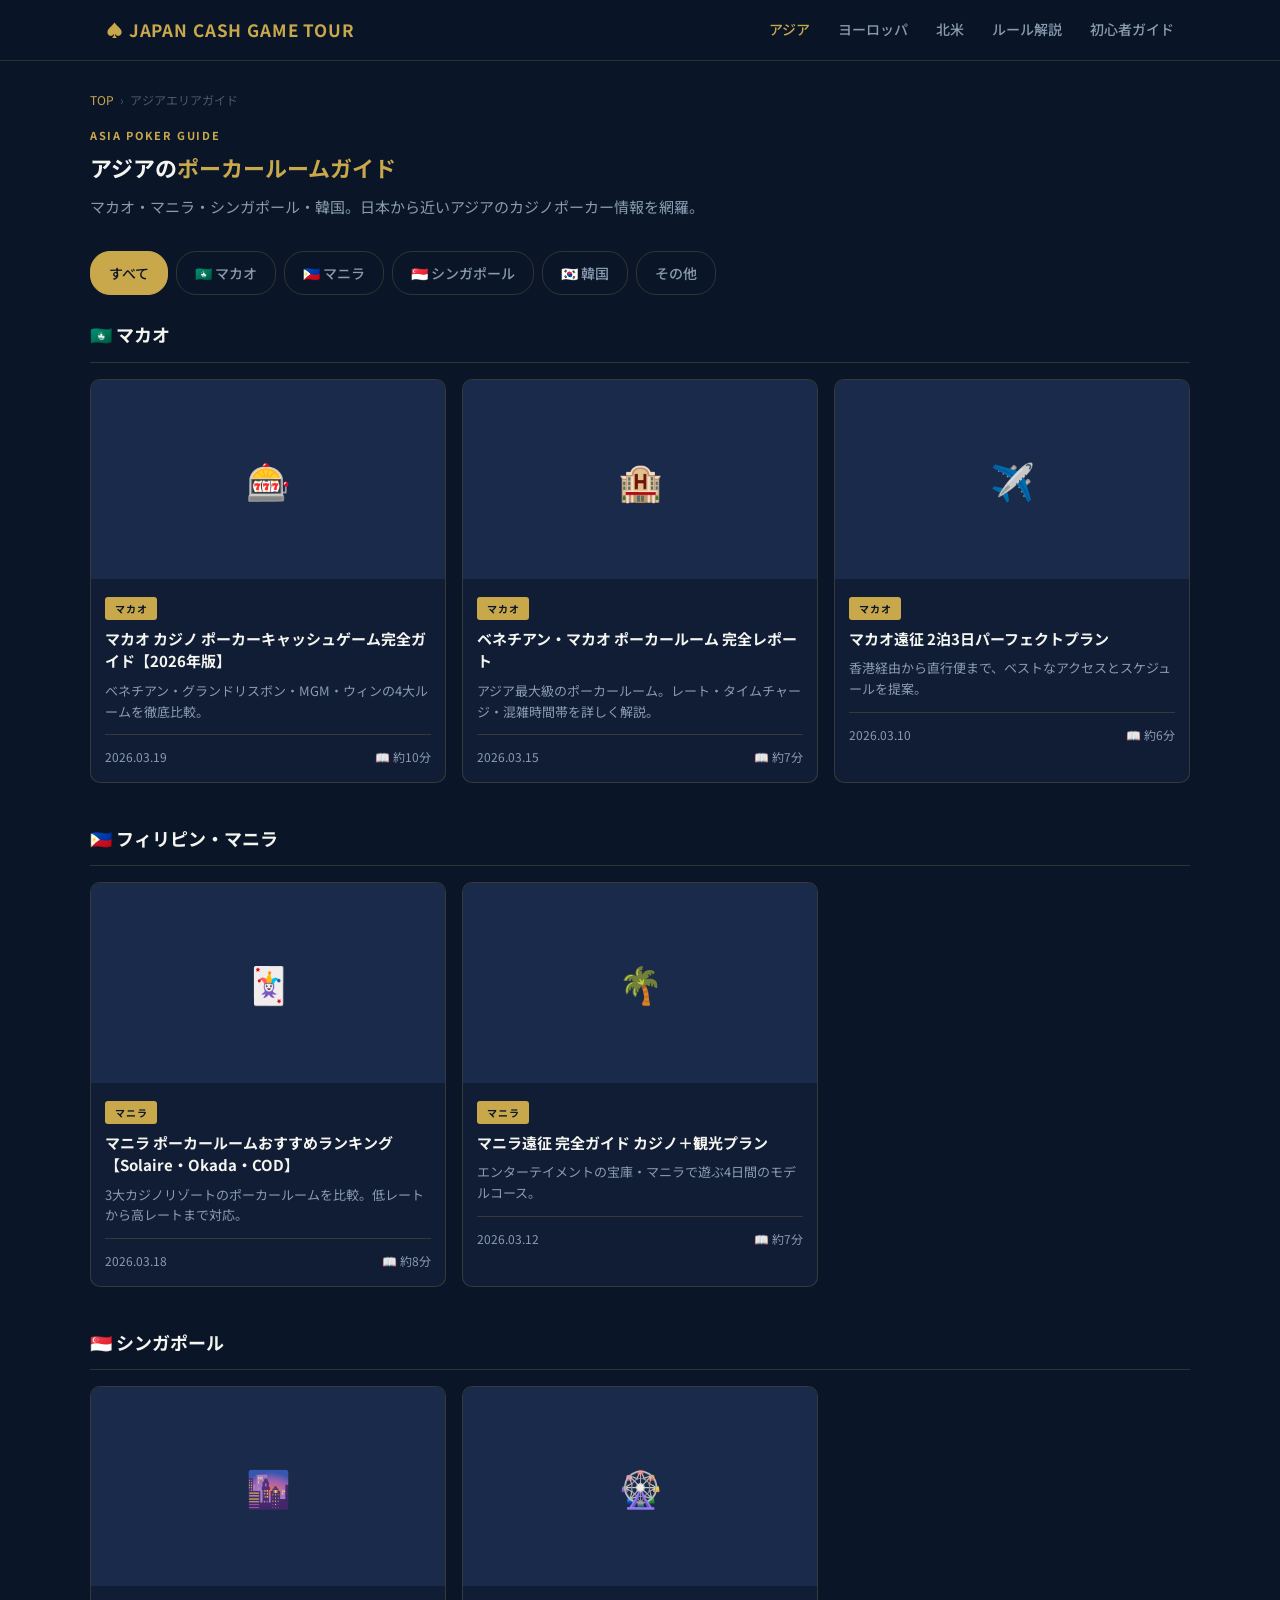
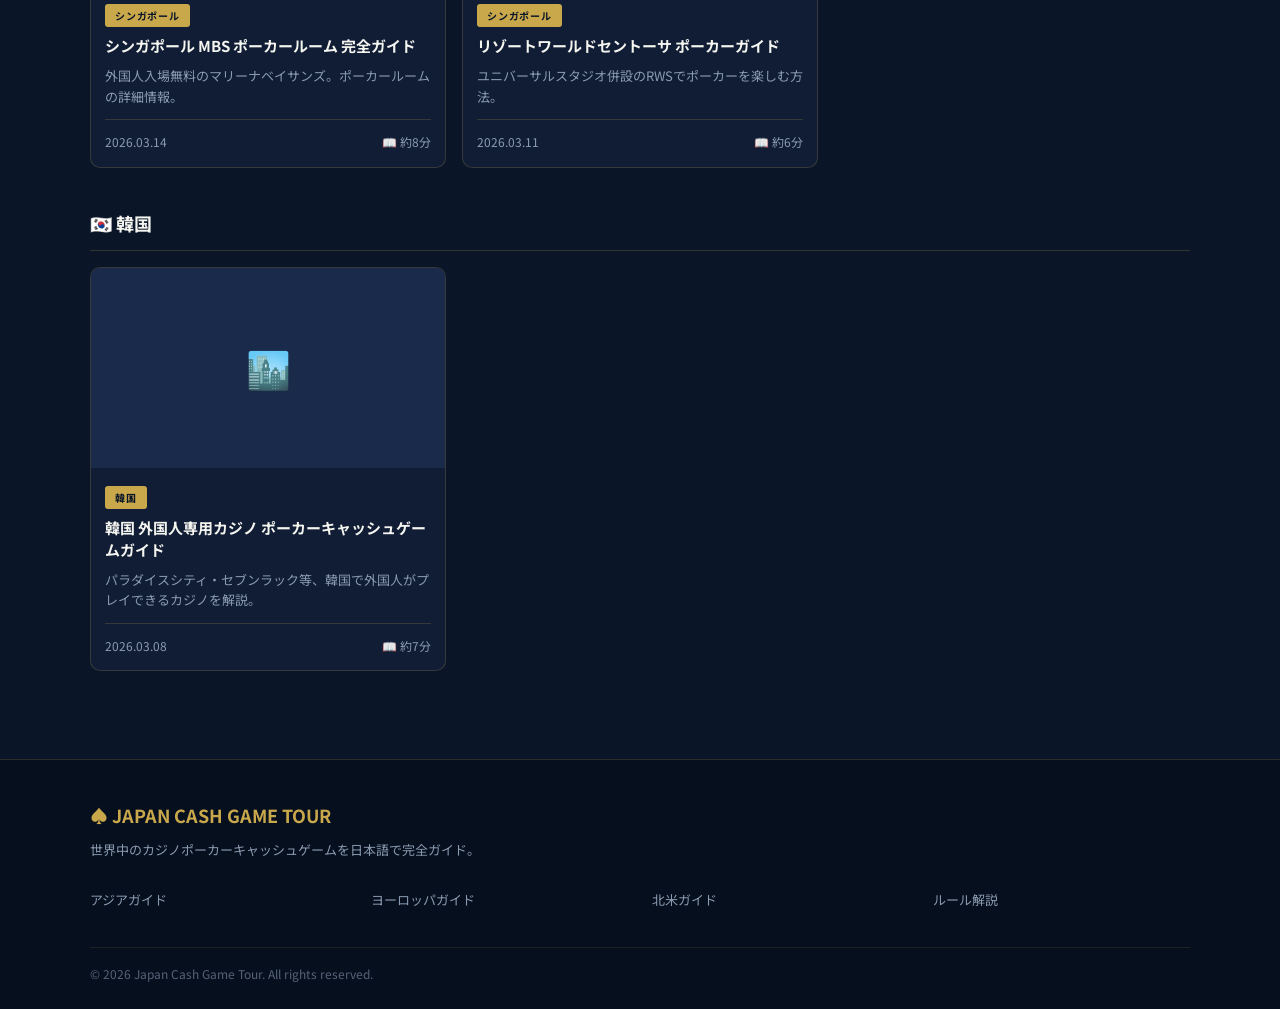
==== area/asia.html @ 1968c3e8 "Initial: Japan Cash Game Tour portal site" ====
<!DOCTYPE html>
<html lang="ja">
<head>
<meta charset="UTF-8">
<meta name="viewport" content="width=device-width, initial-scale=1.0">
<title>アジアのカジノ ポーカーガイド｜マカオ・マニラ・シンガポール・韓国【Japan Cash Game Tour】</title>
<meta name="description" content="マカオ・マニラ・シンガポール・韓国など、アジアのカジノポーカーキャッシュゲームを徹底ガイド。各国のポーカールーム・レート・アクセス方法を日本語で解説。">
<link rel="stylesheet" href="../css/style.css">
<style>
.filter-row { display:flex; gap:8px; flex-wrap:wrap; margin-bottom:24px; }
.filter-btn {
  padding:10px 18px; border-radius:20px; border:1px solid var(--border);
  background:transparent; color:var(--gray); font-size:14px; font-weight:500;
  cursor:pointer; font-family:var(--font); transition:0.2s; min-height:44px;
}
.filter-btn.active, .filter-btn:hover { background:var(--gold); color:var(--navy); border-color:var(--gold); }
.country-section { margin-bottom:40px; }
.country-title {
  font-size:18px; font-weight:700; color:var(--white);
  border-bottom:1px solid var(--border); padding-bottom:12px; margin-bottom:16px;
  display:flex; align-items:center; gap:10px;
}
</style>
</head>
<body>

<header>
  <div class="header-inner">
    <a href="../index.html" class="logo">♠ JAPAN CASH GAME TOUR</a>
    <button class="hamburger" aria-label="メニュー">
      <span></span><span></span><span></span>
    </button>
    <nav class="desktop-nav">
      <a href="asia.html" style="color:var(--gold)">アジア</a>
      <a href="#">ヨーロッパ</a>
      <a href="#">北米</a>
      <a href="#">ルール解説</a>
      <a href="../guide/beginners.html">初心者ガイド</a>
    </nav>
  </div>
</header>
<div class="mobile-nav">
  <a href="asia.html">🌏 アジアエリアガイド</a>
  <a href="#">🌍 ヨーロッパエリアガイド</a>
  <a href="#">🎴 ルール・マナー解説</a>
  <a href="../guide/beginners.html">✈️ 初めての方へ</a>
</div>

<section style="padding-top:90px; padding-bottom:32px;">
  <div class="section-inner">
    <div class="article-breadcrumb">
      <a href="../index.html">TOP</a>
      <span>›</span>
      <span>アジアエリアガイド</span>
    </div>
    <div class="section-label">ASIA POKER GUIDE</div>
    <h1 class="section-title">アジアの<span>ポーカールームガイド</span></h1>
    <p style="color:var(--gray); font-size:15px; margin-top:12px;">マカオ・マニラ・シンガポール・韓国。日本から近いアジアのカジノポーカー情報を網羅。</p>
  </div>
</section>

<section style="padding-top:0;">
  <div class="section-inner">

    <!-- Filter -->
    <div class="filter-row">
      <button class="filter-btn active">すべて</button>
      <button class="filter-btn">🇲🇴 マカオ</button>
      <button class="filter-btn">🇵🇭 マニラ</button>
      <button class="filter-btn">🇸🇬 シンガポール</button>
      <button class="filter-btn">🇰🇷 韓国</button>
      <button class="filter-btn">その他</button>
    </div>

    <!-- Macau -->
    <div class="country-section">
      <div class="country-title">🇲🇴 マカオ</div>
      <div class="article-grid">
        <a href="../article/macau-poker-guide.html" class="article-card">
          <div class="article-card-img-placeholder">🎰</div>
          <div class="article-card-body">
            <span class="article-tag">マカオ</span>
            <div class="article-card-title">マカオ カジノ ポーカーキャッシュゲーム完全ガイド【2026年版】</div>
            <div class="article-card-desc">ベネチアン・グランドリスボン・MGM・ウィンの4大ルームを徹底比較。</div>
            <div class="article-card-foot"><span>2026.03.19</span><span>📖 約10分</span></div>
          </div>
        </a>
        <a href="#" class="article-card">
          <div class="article-card-img-placeholder">🏨</div>
          <div class="article-card-body">
            <span class="article-tag">マカオ</span>
            <div class="article-card-title">ベネチアン・マカオ ポーカールーム 完全レポート</div>
            <div class="article-card-desc">アジア最大級のポーカールーム。レート・タイムチャージ・混雑時間帯を詳しく解説。</div>
            <div class="article-card-foot"><span>2026.03.15</span><span>📖 約7分</span></div>
          </div>
        </a>
        <a href="#" class="article-card">
          <div class="article-card-img-placeholder">✈️</div>
          <div class="article-card-body">
            <span class="article-tag">マカオ</span>
            <div class="article-card-title">マカオ遠征 2泊3日パーフェクトプラン</div>
            <div class="article-card-desc">香港経由から直行便まで、ベストなアクセスとスケジュールを提案。</div>
            <div class="article-card-foot"><span>2026.03.10</span><span>📖 約6分</span></div>
          </div>
        </a>
      </div>
    </div>

    <!-- Manila -->
    <div class="country-section">
      <div class="country-title">🇵🇭 フィリピン・マニラ</div>
      <div class="article-grid">
        <a href="#" class="article-card">
          <div class="article-card-img-placeholder">🃏</div>
          <div class="article-card-body">
            <span class="article-tag">マニラ</span>
            <div class="article-card-title">マニラ ポーカールームおすすめランキング【Solaire・Okada・COD】</div>
            <div class="article-card-desc">3大カジノリゾートのポーカールームを比較。低レートから高レートまで対応。</div>
            <div class="article-card-foot"><span>2026.03.18</span><span>📖 約8分</span></div>
          </div>
        </a>
        <a href="#" class="article-card">
          <div class="article-card-img-placeholder">🌴</div>
          <div class="article-card-body">
            <span class="article-tag">マニラ</span>
            <div class="article-card-title">マニラ遠征 完全ガイド カジノ＋観光プラン</div>
            <div class="article-card-desc">エンターテイメントの宝庫・マニラで遊ぶ4日間のモデルコース。</div>
            <div class="article-card-foot"><span>2026.03.12</span><span>📖 約7分</span></div>
          </div>
        </a>
      </div>
    </div>

    <!-- Singapore -->
    <div class="country-section">
      <div class="country-title">🇸🇬 シンガポール</div>
      <div class="article-grid">
        <a href="#" class="article-card">
          <div class="article-card-img-placeholder">🌆</div>
          <div class="article-card-body">
            <span class="article-tag">シンガポール</span>
            <div class="article-card-title">シンガポール MBS ポーカールーム 完全ガイド</div>
            <div class="article-card-desc">外国人入場無料のマリーナベイサンズ。ポーカールームの詳細情報。</div>
            <div class="article-card-foot"><span>2026.03.14</span><span>📖 約8分</span></div>
          </div>
        </a>
        <a href="#" class="article-card">
          <div class="article-card-img-placeholder">🎡</div>
          <div class="article-card-body">
            <span class="article-tag">シンガポール</span>
            <div class="article-card-title">リゾートワールドセントーサ ポーカーガイド</div>
            <div class="article-card-desc">ユニバーサルスタジオ併設のRWSでポーカーを楽しむ方法。</div>
            <div class="article-card-foot"><span>2026.03.11</span><span>📖 約6分</span></div>
          </div>
        </a>
      </div>
    </div>

    <!-- Korea -->
    <div class="country-section">
      <div class="country-title">🇰🇷 韓国</div>
      <div class="article-grid">
        <a href="#" class="article-card">
          <div class="article-card-img-placeholder">🏙️</div>
          <div class="article-card-body">
            <span class="article-tag">韓国</span>
            <div class="article-card-title">韓国 外国人専用カジノ ポーカーキャッシュゲームガイド</div>
            <div class="article-card-desc">パラダイスシティ・セブンラック等、韓国で外国人がプレイできるカジノを解説。</div>
            <div class="article-card-foot"><span>2026.03.08</span><span>📖 約7分</span></div>
          </div>
        </a>
      </div>
    </div>

  </div>
</section>

<footer>
  <div class="footer-inner">
    <div class="footer-logo">♠ JAPAN CASH GAME TOUR</div>
    <div class="footer-desc">世界中のカジノポーカーキャッシュゲームを日本語で完全ガイド。</div>
    <nav class="footer-nav">
      <a href="asia.html">アジアガイド</a>
      <a href="#">ヨーロッパガイド</a>
      <a href="#">北米ガイド</a>
      <a href="#">ルール解説</a>
    </nav>
    <div class="footer-copy">© 2026 Japan Cash Game Tour. All rights reserved.</div>
  </div>
</footer>

<script src="../js/main.js"></script>
</body>
</html>
---- css/style.css ----
/* ===========================
   Japan Cash Game Tour
   Mobile-First CSS
   =========================== */

@import url('https://fonts.googleapis.com/css2?family=Noto+Sans+JP:wght@300;400;500;700&display=swap');

:root {
  --navy: #0a1628;
  --navy-light: #111d35;
  --navy-mid: #1a2a4a;
  --gold: #c9a84c;
  --gold-light: #e2c97e;
  --white: #f5f5f0;
  --gray: #8a9bb0;
  --danger: #e05555;
  --card-bg: #111d35;
  --border: rgba(201,168,76,0.2);
  --font: 'Noto Sans JP', sans-serif;
  --radius: 10px;
  --shadow: 0 4px 24px rgba(0,0,0,0.4);
}

*, *::before, *::after { box-sizing: border-box; margin: 0; padding: 0; }

html { scroll-behavior: smooth; }

body {
  font-family: var(--font);
  background: var(--navy);
  color: var(--white);
  font-size: 16px;
  line-height: 1.7;
  -webkit-tap-highlight-color: transparent;
}

a { color: var(--gold); text-decoration: none; }
a:hover { color: var(--gold-light); }
img { max-width: 100%; display: block; }

/* ===========================
   HEADER
   =========================== */
header {
  position: fixed;
  top: 0; left: 0; right: 0;
  z-index: 100;
  background: rgba(10,22,40,0.97);
  backdrop-filter: blur(8px);
  border-bottom: 1px solid var(--border);
  transition: box-shadow 0.3s;
}
header.scrolled { box-shadow: 0 2px 20px rgba(0,0,0,0.6); }

.header-inner {
  max-width: 1100px;
  margin: 0 auto;
  padding: 0 16px;
  height: 60px;
  display: flex;
  align-items: center;
  justify-content: space-between;
}

.logo {
  font-size: 17px;
  font-weight: 700;
  color: var(--gold);
  letter-spacing: 0.05em;
  display: flex;
  align-items: center;
  gap: 6px;
}
.logo span { color: var(--white); font-size: 13px; font-weight: 300; display: block; line-height: 1; }

.hamburger {
  background: none;
  border: none;
  cursor: pointer;
  padding: 8px;
  display: flex;
  flex-direction: column;
  gap: 5px;
}
.hamburger span {
  display: block;
  width: 24px;
  height: 2px;
  background: var(--white);
  transition: 0.3s;
}
.hamburger.open span:nth-child(1) { transform: rotate(45deg) translate(5px,5px); }
.hamburger.open span:nth-child(2) { opacity: 0; }
.hamburger.open span:nth-child(3) { transform: rotate(-45deg) translate(5px,-5px); }

.mobile-nav {
  display: none;
  position: fixed;
  top: 60px; left: 0; right: 0; bottom: 0;
  background: rgba(10,22,40,0.98);
  z-index: 99;
  padding: 24px 16px;
  overflow-y: auto;
}
.mobile-nav.open { display: block; }
.mobile-nav a {
  display: block;
  color: var(--white);
  font-size: 18px;
  font-weight: 500;
  padding: 16px 0;
  border-bottom: 1px solid var(--border);
}
.mobile-nav a:hover { color: var(--gold); }

.desktop-nav { display: none; }

@media (min-width: 768px) {
  .hamburger { display: none; }
  .mobile-nav { display: none !important; }
  .desktop-nav {
    display: flex;
    gap: 28px;
    align-items: center;
  }
  .desktop-nav a {
    color: var(--gray);
    font-size: 14px;
    font-weight: 500;
    transition: color 0.2s;
  }
  .desktop-nav a:hover { color: var(--gold); }
  .desktop-nav .nav-cta {
    background: var(--gold);
    color: var(--navy);
    padding: 8px 18px;
    border-radius: 20px;
    font-weight: 700;
    font-size: 13px;
  }
  .desktop-nav .nav-cta:hover { background: var(--gold-light); color: var(--navy); }
}

/* ===========================
   HERO
   =========================== */
.hero {
  padding: 100px 16px 60px;
  text-align: center;
  background: radial-gradient(ellipse at 50% 0%, #1a2a4a 0%, var(--navy) 70%);
  border-bottom: 1px solid var(--border);
}

.hero-badge {
  display: inline-block;
  background: rgba(201,168,76,0.15);
  border: 1px solid var(--border);
  color: var(--gold);
  font-size: 12px;
  font-weight: 700;
  letter-spacing: 0.1em;
  padding: 6px 16px;
  border-radius: 20px;
  margin-bottom: 20px;
}

.hero h1 {
  font-size: 26px;
  font-weight: 700;
  line-height: 1.4;
  margin-bottom: 16px;
  letter-spacing: 0.02em;
}
.hero h1 em {
  color: var(--gold);
  font-style: normal;
}

.hero p {
  font-size: 15px;
  color: var(--gray);
  margin-bottom: 32px;
  max-width: 500px;
  margin-left: auto;
  margin-right: auto;
}

.hero-btns {
  display: flex;
  flex-direction: column;
  gap: 12px;
  align-items: center;
}

.btn {
  display: inline-block;
  padding: 14px 32px;
  border-radius: 6px;
  font-size: 16px;
  font-weight: 700;
  cursor: pointer;
  min-height: 50px;
  min-width: 200px;
  text-align: center;
  transition: transform 0.2s, box-shadow 0.2s;
}
.btn:hover { transform: translateY(-2px); }
.btn-primary {
  background: var(--gold);
  color: var(--navy);
}
.btn-primary:hover { background: var(--gold-light); color: var(--navy); }
.btn-secondary {
  background: transparent;
  color: var(--white);
  border: 1px solid rgba(255,255,255,0.3);
}
.btn-secondary:hover { border-color: var(--gold); color: var(--gold); }

@media (min-width: 480px) {
  .hero h1 { font-size: 32px; }
  .hero-btns { flex-direction: row; justify-content: center; }
}
@media (min-width: 768px) {
  .hero { padding: 130px 24px 80px; }
  .hero h1 { font-size: 40px; }
}

/* ===========================
   STEPS (初心者向け)
   =========================== */
.steps-section {
  background: var(--gold);
  padding: 24px 16px;
}
.steps-inner {
  max-width: 1100px;
  margin: 0 auto;
}
.steps-label {
  font-size: 11px;
  font-weight: 700;
  letter-spacing: 0.1em;
  color: var(--navy);
  opacity: 0.7;
  margin-bottom: 10px;
}
.steps-row {
  display: flex;
  flex-direction: column;
  gap: 12px;
}
.step-item {
  display: flex;
  align-items: center;
  gap: 12px;
  color: var(--navy);
}
.step-num {
  width: 32px; height: 32px;
  border-radius: 50%;
  background: var(--navy);
  color: var(--gold);
  font-weight: 700;
  font-size: 14px;
  display: flex; align-items: center; justify-content: center;
  flex-shrink: 0;
}
.step-text { font-size: 14px; font-weight: 700; color: var(--navy); }
.step-arrow { color: var(--navy); opacity: 0.5; font-size: 18px; }

@media (min-width: 600px) {
  .steps-row { flex-direction: row; align-items: center; }
}

/* ===========================
   SECTION COMMON
   =========================== */
section { padding: 48px 16px; }
section + section { padding-top: 0; }

.section-header {
  margin-bottom: 24px;
}
.section-label {
  font-size: 11px;
  font-weight: 700;
  letter-spacing: 0.15em;
  color: var(--gold);
  margin-bottom: 8px;
}
.section-title {
  font-size: 22px;
  font-weight: 700;
  color: var(--white);
  line-height: 1.3;
}
.section-title span { color: var(--gold); }

.section-inner { max-width: 1100px; margin: 0 auto; }

/* ===========================
   AREA CARDS
   =========================== */
.area-grid {
  display: grid;
  grid-template-columns: 1fr;
  gap: 16px;
}
.area-card {
  border-radius: var(--radius);
  overflow: hidden;
  background: var(--card-bg);
  border: 1px solid var(--border);
  transition: transform 0.2s, box-shadow 0.2s;
  text-decoration: none;
  display: block;
}
.area-card:hover { transform: translateY(-4px); box-shadow: var(--shadow); }

.area-card-img {
  width: 100%;
  aspect-ratio: 16/9;
  object-fit: cover;
  background: var(--navy-mid);
  display: flex;
  align-items: center;
  justify-content: center;
  font-size: 40px;
}
.area-card-img-placeholder {
  width: 100%;
  aspect-ratio: 16/9;
  background: var(--navy-mid);
  display: flex;
  align-items: center;
  justify-content: center;
  font-size: 48px;
}
.area-card-body { padding: 16px; }
.area-card-region {
  font-size: 11px;
  font-weight: 700;
  letter-spacing: 0.1em;
  color: var(--gold);
  margin-bottom: 6px;
}
.area-card-title {
  font-size: 18px;
  font-weight: 700;
  color: var(--white);
  margin-bottom: 8px;
}
.area-card-desc { font-size: 13px; color: var(--gray); margin-bottom: 12px; line-height: 1.6; }
.area-card-meta {
  display: flex;
  gap: 12px;
  font-size: 12px;
  color: var(--gold);
  font-weight: 500;
}

@media (min-width: 600px) {
  .area-grid { grid-template-columns: 1fr 1fr; }
}
@media (min-width: 900px) {
  .area-grid { grid-template-columns: repeat(3, 1fr); }
}

/* ===========================
   ARTICLE CARDS
   =========================== */
.article-grid {
  display: grid;
  grid-template-columns: 1fr;
  gap: 16px;
}
.article-card {
  background: var(--card-bg);
  border: 1px solid var(--border);
  border-radius: var(--radius);
  overflow: hidden;
  transition: transform 0.2s, box-shadow 0.2s;
  display: block;
  color: var(--white);
}
.article-card:hover { transform: translateY(-4px); box-shadow: var(--shadow); color: var(--white); }
.article-card-img-placeholder {
  width: 100%;
  aspect-ratio: 16/9;
  background: var(--navy-mid);
  display: flex;
  align-items: center;
  justify-content: center;
  font-size: 36px;
}
.article-card-body { padding: 14px; }
.article-tag {
  display: inline-block;
  font-size: 10px;
  font-weight: 700;
  letter-spacing: 0.08em;
  color: var(--navy);
  background: var(--gold);
  padding: 3px 10px;
  border-radius: 3px;
  margin-bottom: 8px;
}
.article-card-title {
  font-size: 15px;
  font-weight: 700;
  line-height: 1.5;
  margin-bottom: 8px;
}
.article-card-desc { font-size: 13px; color: var(--gray); line-height: 1.6; }
.article-card-foot {
  margin-top: 12px;
  padding-top: 12px;
  border-top: 1px solid var(--border);
  font-size: 12px;
  color: var(--gray);
  display: flex;
  justify-content: space-between;
}

@media (min-width: 600px) {
  .article-grid { grid-template-columns: 1fr 1fr; }
}
@media (min-width: 900px) {
  .article-grid { grid-template-columns: repeat(3, 1fr); }
}

/* ===========================
   BEGINNER GUIDE SECTION
   =========================== */
.beginner-section {
  background: var(--navy-light);
  border-top: 1px solid var(--border);
  border-bottom: 1px solid var(--border);
}
.beginner-grid {
  display: grid;
  grid-template-columns: 1fr 1fr;
  gap: 12px;
}
.beginner-link {
  background: var(--navy-mid);
  border: 1px solid var(--border);
  border-radius: var(--radius);
  padding: 16px;
  display: flex;
  align-items: center;
  gap: 12px;
  color: var(--white);
  font-size: 14px;
  font-weight: 500;
  transition: border-color 0.2s, background 0.2s;
  min-height: 64px;
}
.beginner-link:hover { border-color: var(--gold); background: rgba(201,168,76,0.08); color: var(--gold); }
.beginner-icon { font-size: 24px; flex-shrink: 0; }

@media (min-width: 600px) {
  .beginner-grid { grid-template-columns: repeat(3, 1fr); }
}

/* ===========================
   FOOTER
   =========================== */
footer {
  background: #060f1e;
  border-top: 1px solid var(--border);
  padding: 40px 16px 24px;
}
.footer-inner {
  max-width: 1100px;
  margin: 0 auto;
}
.footer-logo {
  font-size: 18px;
  font-weight: 700;
  color: var(--gold);
  margin-bottom: 8px;
}
.footer-desc {
  font-size: 13px;
  color: var(--gray);
  margin-bottom: 24px;
  max-width: 400px;
}
.footer-nav {
  display: grid;
  grid-template-columns: 1fr 1fr;
  gap: 8px 24px;
  margin-bottom: 32px;
}
.footer-nav a {
  font-size: 13px;
  color: var(--gray);
  padding: 4px 0;
}
.footer-nav a:hover { color: var(--gold); }
.footer-copy {
  font-size: 12px;
  color: var(--gray);
  opacity: 0.6;
  border-top: 1px solid var(--border);
  padding-top: 16px;
}

@media (min-width: 600px) {
  .footer-nav { grid-template-columns: repeat(4, 1fr); }
}

/* ===========================
   ARTICLE PAGE
   =========================== */
.article-page { padding-top: 80px; }

.article-header {
  padding: 40px 16px 32px;
  max-width: 800px;
  margin: 0 auto;
}
.article-breadcrumb {
  font-size: 12px;
  color: var(--gray);
  margin-bottom: 16px;
  display: flex;
  gap: 6px;
  flex-wrap: wrap;
}
.article-breadcrumb a { color: var(--gold); }
.article-breadcrumb span { opacity: 0.5; }

.article-main-title {
  font-size: 22px;
  font-weight: 700;
  line-height: 1.5;
  margin-bottom: 16px;
}
.article-meta-row {
  display: flex;
  gap: 16px;
  font-size: 13px;
  color: var(--gray);
  flex-wrap: wrap;
  margin-bottom: 24px;
}
.article-hero-img-placeholder {
  width: 100%;
  aspect-ratio: 16/9;
  background: var(--navy-mid);
  display: flex;
  align-items: center;
  justify-content: center;
  font-size: 64px;
  border-radius: var(--radius);
}

.article-body {
  max-width: 800px;
  margin: 0 auto;
  padding: 0 16px 60px;
}

/* TOC */
.toc {
  background: var(--navy-light);
  border: 1px solid var(--border);
  border-radius: var(--radius);
  margin-bottom: 32px;
  overflow: hidden;
}
.toc-header {
  padding: 16px;
  cursor: pointer;
  display: flex;
  justify-content: space-between;
  align-items: center;
  font-weight: 700;
  font-size: 15px;
  user-select: none;
}
.toc-arrow { transition: transform 0.3s; font-size: 12px; }
.toc-arrow.open { transform: rotate(180deg); }
.toc-list {
  display: none;
  padding: 0 16px 16px;
  list-style: none;
}
.toc-list.open { display: block; }
.toc-list li { margin-bottom: 8px; }
.toc-list a { font-size: 14px; color: var(--gray); }
.toc-list a:hover { color: var(--gold); }
.toc-list li.sub { padding-left: 16px; }

/* Article content */
.article-content h2 {
  font-size: 20px;
  font-weight: 700;
  color: var(--white);
  border-left: 3px solid var(--gold);
  padding-left: 14px;
  margin: 40px 0 16px;
  line-height: 1.4;
}
.article-content h3 {
  font-size: 17px;
  font-weight: 700;
  color: var(--gold-light);
  margin: 28px 0 12px;
}
.article-content p { margin-bottom: 16px; font-size: 15px; line-height: 1.8; color: rgba(245,245,240,0.9); }
.article-content ul, .article-content ol {
  padding-left: 20px;
  margin-bottom: 16px;
}
.article-content li { font-size: 15px; line-height: 1.8; margin-bottom: 6px; }

/* Table */
.table-scroll { overflow-x: auto; margin-bottom: 24px; border-radius: var(--radius); }
.room-table {
  width: 100%;
  min-width: 560px;
  border-collapse: collapse;
  font-size: 14px;
}
.room-table th {
  background: var(--navy-mid);
  color: var(--gold);
  font-weight: 700;
  padding: 12px 14px;
  text-align: left;
  white-space: nowrap;
  border-bottom: 1px solid var(--border);
}
.room-table td {
  padding: 12px 14px;
  border-bottom: 1px solid rgba(255,255,255,0.06);
  color: rgba(245,245,240,0.85);
  vertical-align: top;
}
.room-table tr:nth-child(odd) td { background: var(--navy-light); }

/* Tips box */
.tips-box {
  background: rgba(201,168,76,0.08);
  border: 1px solid rgba(201,168,76,0.3);
  border-radius: var(--radius);
  padding: 16px 20px;
  margin: 24px 0;
}
.tips-box-title {
  font-size: 14px;
  font-weight: 700;
  color: var(--gold);
  margin-bottom: 10px;
}
.tips-box ul { padding-left: 18px; }
.tips-box li { font-size: 14px; margin-bottom: 6px; }

/* Room image grid */
.room-img-grid {
  display: grid;
  grid-template-columns: 1fr 1fr;
  gap: 10px;
  margin: 16px 0 24px;
}
.room-img-placeholder {
  aspect-ratio: 4/3;
  background: var(--navy-mid);
  border-radius: 8px;
  display: flex;
  align-items: center;
  justify-content: center;
  font-size: 28px;
  flex-direction: column;
  gap: 6px;
  font-size: 12px;
  color: var(--gray);
}
.room-img-placeholder .room-emoji { font-size: 28px; }

@media (min-width: 768px) {
  .article-main-title { font-size: 28px; }
  .room-img-grid { grid-template-columns: repeat(4, 1fr); }
}
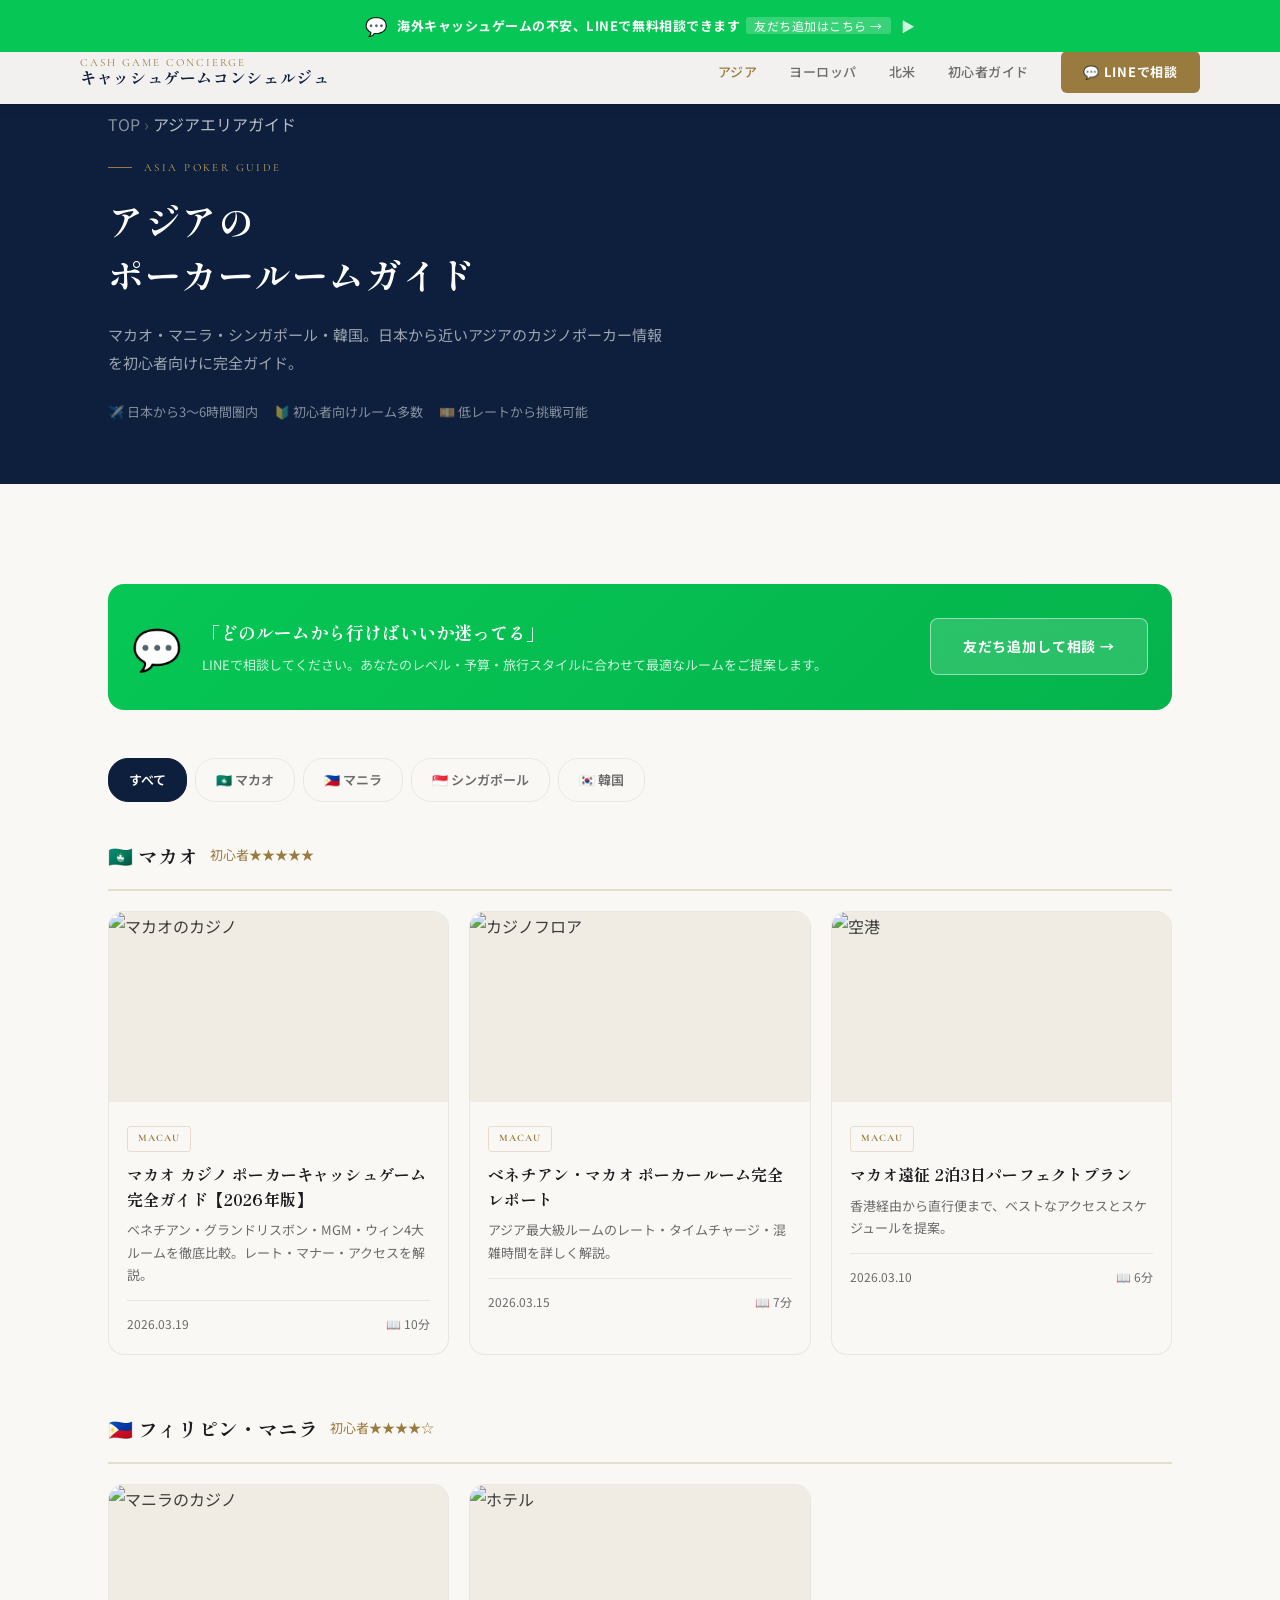
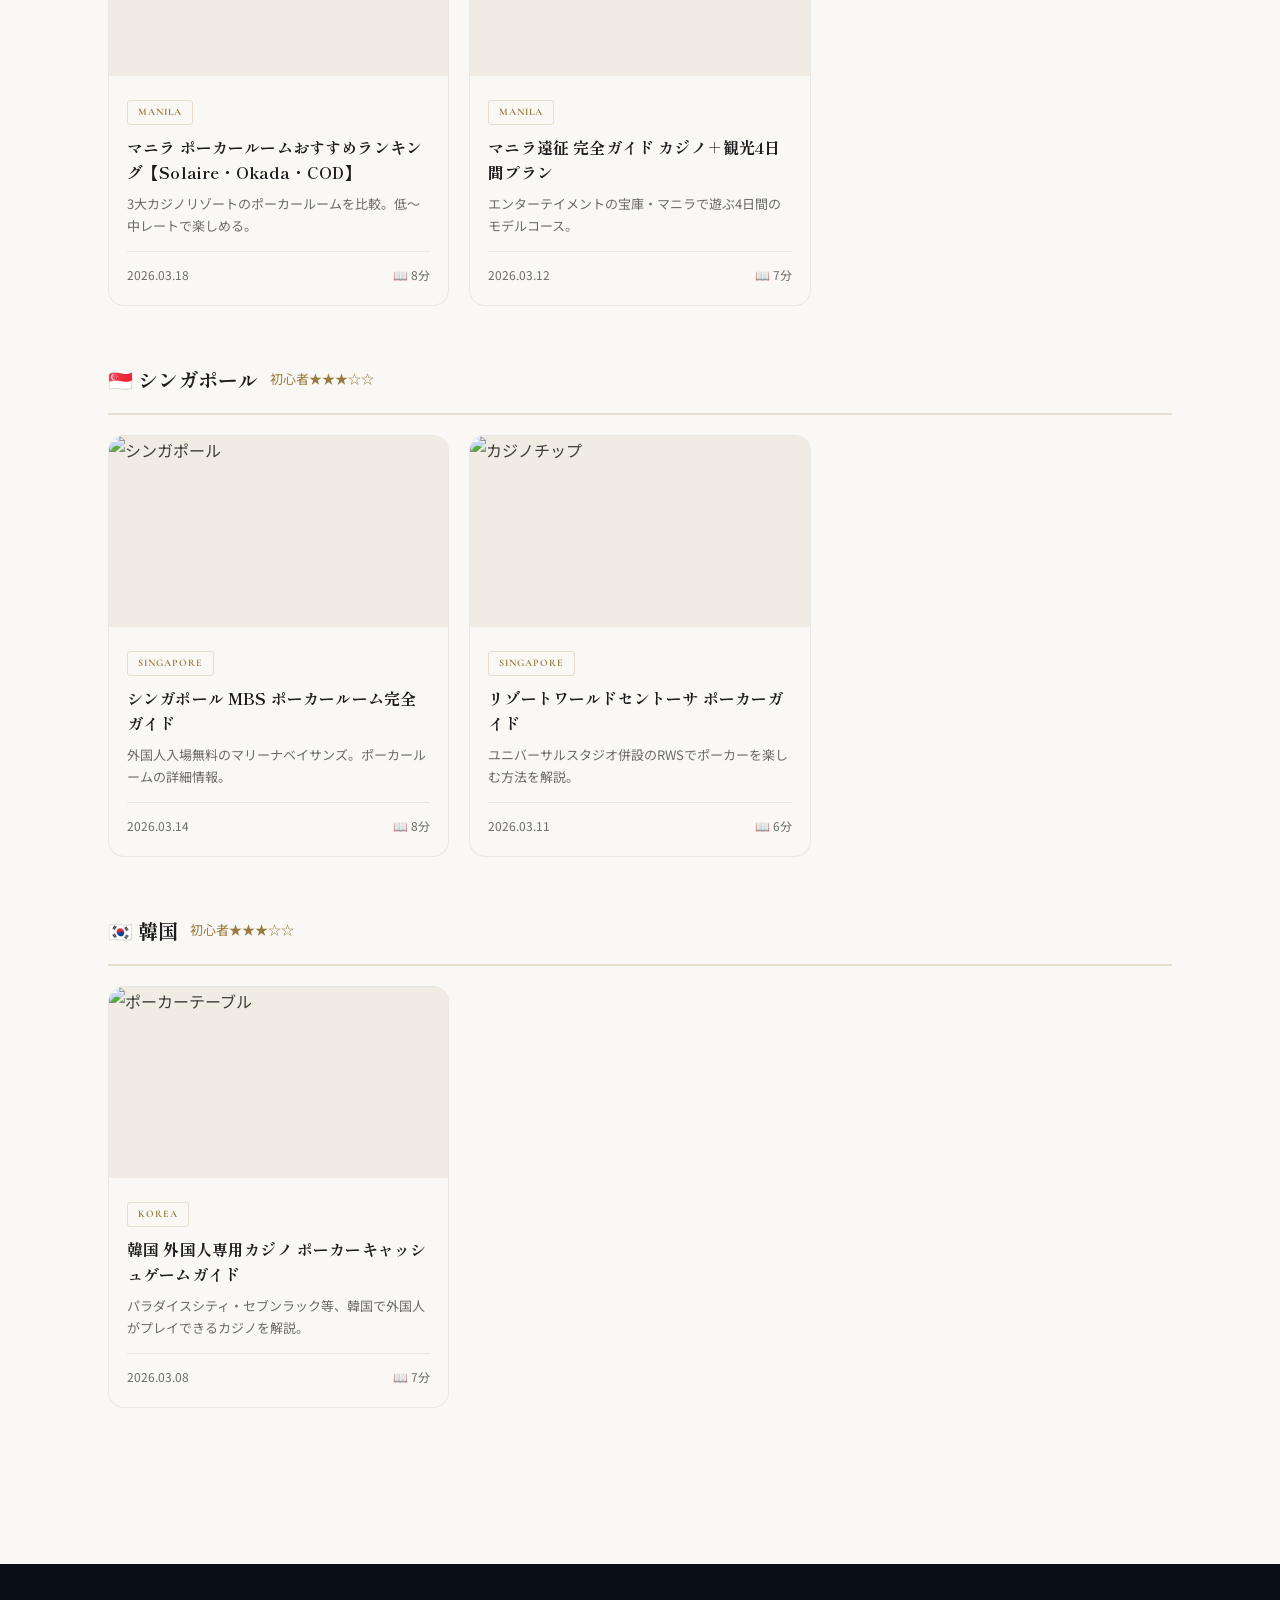
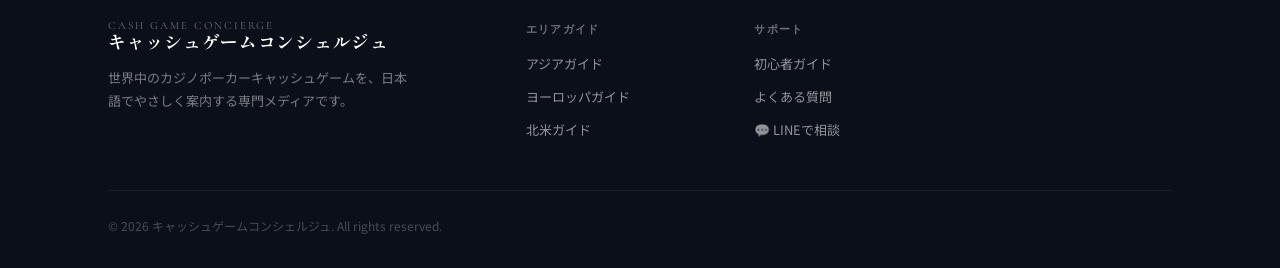
==== commit 36f7af70: "Redesign: アジアページリニューアル" ====
--- a/area/asia.html
+++ b/area/asia.html
@@ -3,170 +3,212 @@
 <head>
 <meta charset="UTF-8">
 <meta name="viewport" content="width=device-width, initial-scale=1.0">
-<title>アジアのカジノ ポーカーガイド｜マカオ・マニラ・シンガポール・韓国【Japan Cash Game Tour】</title>
+<title>アジアのカジノ ポーカーガイド｜マカオ・マニラ・シンガポール・韓国【キャッシュゲームコンシェルジュ】</title>
 <meta name="description" content="マカオ・マニラ・シンガポール・韓国など、アジアのカジノポーカーキャッシュゲームを徹底ガイド。各国のポーカールーム・レート・アクセス方法を日本語で解説。">
 <link rel="stylesheet" href="../css/style.css">
 <style>
-.filter-row { display:flex; gap:8px; flex-wrap:wrap; margin-bottom:24px; }
+.area-hero { background:var(--navy); padding:110px 0 60px; }
+.country-label {
+  font-family:var(--serif); font-size:20px; font-weight:700; color:var(--ink);
+  padding-bottom:16px; margin-bottom:20px;
+  border-bottom:2px solid var(--gold-border);
+  display:flex; align-items:center; gap:12px;
+}
+.filter-row { display:flex; gap:8px; flex-wrap:wrap; margin-bottom:36px; }
 .filter-btn {
-  padding:10px 18px; border-radius:20px; border:1px solid var(--border);
-  background:transparent; color:var(--gray); font-size:14px; font-weight:500;
-  cursor:pointer; font-family:var(--font); transition:0.2s; min-height:44px;
-}
-.filter-btn.active, .filter-btn:hover { background:var(--gold); color:var(--navy); border-color:var(--gold); }
-.country-section { margin-bottom:40px; }
-.country-title {
-  font-size:18px; font-weight:700; color:var(--white);
-  border-bottom:1px solid var(--border); padding-bottom:12px; margin-bottom:16px;
-  display:flex; align-items:center; gap:10px;
-}
+  padding:10px 20px; border-radius:20px; border:1.5px solid var(--border);
+  background:transparent; color:var(--text-light); font-size:13px; font-weight:600;
+  cursor:pointer; font-family:var(--sans); transition:all 0.2s; min-height:44px;
+}
+.filter-btn:hover, .filter-btn.active {
+  background:var(--navy); color:#fff; border-color:var(--navy);
+}
+.country-section { margin-bottom:56px; }
+.area-line-block {
+  background: linear-gradient(135deg,#06C755 0%,#05b34c 100%);
+  border-radius: var(--radius-lg);
+  padding: 28px 24px;
+  display: flex; align-items: center; gap: 20px;
+  margin-bottom: 48px;
+  flex-wrap: wrap;
+}
+.area-line-block-text { flex:1; min-width:200px; }
+.area-line-block-text h3 { font-family:var(--serif); font-size:18px; color:#fff; margin-bottom:6px; }
+.area-line-block-text p { font-size:13px; color:rgba(255,255,255,0.8); line-height:1.7; }
 </style>
 </head>
 <body>
 
+<!-- LINE BAR -->
+<div class="line-bar">
+  <a href="https://lin.ee/your-line-id" class="line-bar-inner" target="_blank" rel="noopener">
+    <span class="line-bar-icon">💬</span>
+    <span class="line-bar-text">海外キャッシュゲームの不安、LINEで無料相談できます<span>友だち追加はこちら →</span></span>
+    <span class="line-bar-arrow">▶</span>
+  </a>
+</div>
+
 <header>
   <div class="header-inner">
-    <a href="../index.html" class="logo">♠ JAPAN CASH GAME TOUR</a>
-    <button class="hamburger" aria-label="メニュー">
-      <span></span><span></span><span></span>
-    </button>
+    <a href="../index.html" class="logo">
+      <span class="logo-en">Cash Game Concierge</span>
+      <span class="logo-ja">キャッシュゲームコンシェルジュ</span>
+    </a>
+    <button class="hamburger"><span></span><span></span><span></span></button>
     <nav class="desktop-nav">
       <a href="asia.html" style="color:var(--gold)">アジア</a>
       <a href="#">ヨーロッパ</a>
       <a href="#">北米</a>
-      <a href="#">ルール解説</a>
       <a href="../guide/beginners.html">初心者ガイド</a>
+      <a href="https://lin.ee/your-line-id" class="nav-cta-btn" target="_blank">💬 LINEで相談</a>
     </nav>
   </div>
 </header>
 <div class="mobile-nav">
-  <a href="asia.html">🌏 アジアエリアガイド</a>
-  <a href="#">🌍 ヨーロッパエリアガイド</a>
-  <a href="#">🎴 ルール・マナー解説</a>
-  <a href="../guide/beginners.html">✈️ 初めての方へ</a>
+  <a href="asia.html"><span class="nav-icon">🌏</span>アジアエリアガイド</a>
+  <a href="#"><span class="nav-icon">🌍</span>ヨーロッパガイド</a>
+  <a href="../guide/beginners.html"><span class="nav-icon">✈️</span>初心者ガイド</a>
+  <div class="mobile-nav-cta"><a href="https://lin.ee/your-line-id" target="_blank">💬 LINEで無料相談する →</a></div>
 </div>
 
-<section style="padding-top:90px; padding-bottom:32px;">
-  <div class="section-inner">
-    <div class="article-breadcrumb">
-      <a href="../index.html">TOP</a>
-      <span>›</span>
-      <span>アジアエリアガイド</span>
-    </div>
-    <div class="section-label">ASIA POKER GUIDE</div>
-    <h1 class="section-title">アジアの<span>ポーカールームガイド</span></h1>
-    <p style="color:var(--gray); font-size:15px; margin-top:12px;">マカオ・マニラ・シンガポール・韓国。日本から近いアジアのカジノポーカー情報を網羅。</p>
-  </div>
-</section>
-
-<section style="padding-top:0;">
-  <div class="section-inner">
+<!-- HERO -->
+<div class="area-hero">
+  <div class="container">
+    <div class="article-breadcrumb" style="margin-bottom:20px;">
+      <a href="../index.html" style="color:rgba(255,255,255,0.5)">TOP</a>
+      <span style="color:rgba(255,255,255,0.3)">›</span>
+      <span style="color:rgba(255,255,255,0.7)">アジアエリアガイド</span>
+    </div>
+    <div class="section-eyebrow" style="color:var(--gold-bright);">Asia Poker Guide</div>
+    <h1 class="article-h1">アジアの<br>ポーカールームガイド</h1>
+    <p style="color:rgba(255,255,255,0.6); font-size:15px; max-width:560px; line-height:1.85; margin-top:12px;">マカオ・マニラ・シンガポール・韓国。日本から近いアジアのカジノポーカー情報を初心者向けに完全ガイド。</p>
+    <div style="display:flex; gap:16px; flex-wrap:wrap; margin-top:24px; font-size:13px; color:rgba(255,255,255,0.5);">
+      <span>✈️ 日本から3〜6時間圏内</span>
+      <span>🔰 初心者向けルーム多数</span>
+      <span>💴 低レートから挑戦可能</span>
+    </div>
+  </div>
+</div>
+
+<section class="section-py">
+  <div class="container">
+
+    <!-- LINE誘導ブロック -->
+    <div class="area-line-block reveal">
+      <div style="font-size:40px;">💬</div>
+      <div class="area-line-block-text">
+        <h3>「どのルームから行けばいいか迷ってる」</h3>
+        <p>LINEで相談してください。あなたのレベル・予算・旅行スタイルに合わせて最適なルームをご提案します。</p>
+      </div>
+      <a href="https://lin.ee/your-line-id" class="btn btn-ghost" target="_blank" style="background:rgba(255,255,255,0.15);border:1px solid rgba(255,255,255,0.5);color:#fff;white-space:nowrap;">
+        友だち追加して相談 →
+      </a>
+    </div>
 
     <!-- Filter -->
-    <div class="filter-row">
+    <div class="filter-row reveal">
       <button class="filter-btn active">すべて</button>
       <button class="filter-btn">🇲🇴 マカオ</button>
       <button class="filter-btn">🇵🇭 マニラ</button>
       <button class="filter-btn">🇸🇬 シンガポール</button>
       <button class="filter-btn">🇰🇷 韓国</button>
-      <button class="filter-btn">その他</button>
-    </div>
-
-    <!-- Macau -->
-    <div class="country-section">
-      <div class="country-title">🇲🇴 マカオ</div>
-      <div class="article-grid">
-        <a href="../article/macau-poker-guide.html" class="article-card">
-          <div class="article-card-img-placeholder">🎰</div>
-          <div class="article-card-body">
-            <span class="article-tag">マカオ</span>
+    </div>
+
+    <!-- MACAU -->
+    <div class="country-section">
+      <div class="country-label reveal">🇲🇴 マカオ <span style="font-size:13px;font-weight:400;color:var(--gold);font-family:var(--sans);">初心者★★★★★</span></div>
+      <div class="articles-grid">
+        <a href="../article/macau-poker-guide.html" class="article-card reveal">
+          <div class="article-card-img"><img data-scene="macau" src="" alt="マカオのカジノ"></div>
+          <div class="article-card-body">
+            <span class="article-tag-badge">Macau</span>
             <div class="article-card-title">マカオ カジノ ポーカーキャッシュゲーム完全ガイド【2026年版】</div>
-            <div class="article-card-desc">ベネチアン・グランドリスボン・MGM・ウィンの4大ルームを徹底比較。</div>
-            <div class="article-card-foot"><span>2026.03.19</span><span>📖 約10分</span></div>
-          </div>
-        </a>
-        <a href="#" class="article-card">
-          <div class="article-card-img-placeholder">🏨</div>
-          <div class="article-card-body">
-            <span class="article-tag">マカオ</span>
-            <div class="article-card-title">ベネチアン・マカオ ポーカールーム 完全レポート</div>
-            <div class="article-card-desc">アジア最大級のポーカールーム。レート・タイムチャージ・混雑時間帯を詳しく解説。</div>
-            <div class="article-card-foot"><span>2026.03.15</span><span>📖 約7分</span></div>
-          </div>
-        </a>
-        <a href="#" class="article-card">
-          <div class="article-card-img-placeholder">✈️</div>
-          <div class="article-card-body">
-            <span class="article-tag">マカオ</span>
+            <div class="article-card-desc">ベネチアン・グランドリスボン・MGM・ウィン4大ルームを徹底比較。レート・マナー・アクセスを解説。</div>
+            <div class="article-card-foot"><span>2026.03.19</span><span>📖 10分</span></div>
+          </div>
+        </a>
+        <a href="#" class="article-card reveal reveal-delay-1">
+          <div class="article-card-img"><img data-scene="casino-floor" src="" alt="カジノフロア"></div>
+          <div class="article-card-body">
+            <span class="article-tag-badge">Macau</span>
+            <div class="article-card-title">ベネチアン・マカオ ポーカールーム完全レポート</div>
+            <div class="article-card-desc">アジア最大級ルームのレート・タイムチャージ・混雑時間を詳しく解説。</div>
+            <div class="article-card-foot"><span>2026.03.15</span><span>📖 7分</span></div>
+          </div>
+        </a>
+        <a href="#" class="article-card reveal reveal-delay-2">
+          <div class="article-card-img"><img data-scene="airport" src="" alt="空港"></div>
+          <div class="article-card-body">
+            <span class="article-tag-badge">Macau</span>
             <div class="article-card-title">マカオ遠征 2泊3日パーフェクトプラン</div>
             <div class="article-card-desc">香港経由から直行便まで、ベストなアクセスとスケジュールを提案。</div>
-            <div class="article-card-foot"><span>2026.03.10</span><span>📖 約6分</span></div>
-          </div>
-        </a>
-      </div>
-    </div>
-
-    <!-- Manila -->
-    <div class="country-section">
-      <div class="country-title">🇵🇭 フィリピン・マニラ</div>
-      <div class="article-grid">
-        <a href="#" class="article-card">
-          <div class="article-card-img-placeholder">🃏</div>
-          <div class="article-card-body">
-            <span class="article-tag">マニラ</span>
+            <div class="article-card-foot"><span>2026.03.10</span><span>📖 6分</span></div>
+          </div>
+        </a>
+      </div>
+    </div>
+
+    <!-- MANILA -->
+    <div class="country-section">
+      <div class="country-label reveal">🇵🇭 フィリピン・マニラ <span style="font-size:13px;font-weight:400;color:var(--gold);font-family:var(--sans);">初心者★★★★☆</span></div>
+      <div class="articles-grid">
+        <a href="#" class="article-card reveal">
+          <div class="article-card-img"><img data-scene="manila" src="" alt="マニラのカジノ"></div>
+          <div class="article-card-body">
+            <span class="article-tag-badge">Manila</span>
             <div class="article-card-title">マニラ ポーカールームおすすめランキング【Solaire・Okada・COD】</div>
-            <div class="article-card-desc">3大カジノリゾートのポーカールームを比較。低レートから高レートまで対応。</div>
-            <div class="article-card-foot"><span>2026.03.18</span><span>📖 約8分</span></div>
-          </div>
-        </a>
-        <a href="#" class="article-card">
-          <div class="article-card-img-placeholder">🌴</div>
-          <div class="article-card-body">
-            <span class="article-tag">マニラ</span>
-            <div class="article-card-title">マニラ遠征 完全ガイド カジノ＋観光プラン</div>
+            <div class="article-card-desc">3大カジノリゾートのポーカールームを比較。低〜中レートで楽しめる。</div>
+            <div class="article-card-foot"><span>2026.03.18</span><span>📖 8分</span></div>
+          </div>
+        </a>
+        <a href="#" class="article-card reveal reveal-delay-1">
+          <div class="article-card-img"><img data-scene="hotel" src="" alt="ホテル"></div>
+          <div class="article-card-body">
+            <span class="article-tag-badge">Manila</span>
+            <div class="article-card-title">マニラ遠征 完全ガイド カジノ＋観光4日間プラン</div>
             <div class="article-card-desc">エンターテイメントの宝庫・マニラで遊ぶ4日間のモデルコース。</div>
-            <div class="article-card-foot"><span>2026.03.12</span><span>📖 約7分</span></div>
-          </div>
-        </a>
-      </div>
-    </div>
-
-    <!-- Singapore -->
-    <div class="country-section">
-      <div class="country-title">🇸🇬 シンガポール</div>
-      <div class="article-grid">
-        <a href="#" class="article-card">
-          <div class="article-card-img-placeholder">🌆</div>
-          <div class="article-card-body">
-            <span class="article-tag">シンガポール</span>
-            <div class="article-card-title">シンガポール MBS ポーカールーム 完全ガイド</div>
+            <div class="article-card-foot"><span>2026.03.12</span><span>📖 7分</span></div>
+          </div>
+        </a>
+      </div>
+    </div>
+
+    <!-- SINGAPORE -->
+    <div class="country-section">
+      <div class="country-label reveal">🇸🇬 シンガポール <span style="font-size:13px;font-weight:400;color:var(--gold);font-family:var(--sans);">初心者★★★☆☆</span></div>
+      <div class="articles-grid">
+        <a href="#" class="article-card reveal">
+          <div class="article-card-img"><img data-scene="singapore" src="" alt="シンガポール"></div>
+          <div class="article-card-body">
+            <span class="article-tag-badge">Singapore</span>
+            <div class="article-card-title">シンガポール MBS ポーカールーム完全ガイド</div>
             <div class="article-card-desc">外国人入場無料のマリーナベイサンズ。ポーカールームの詳細情報。</div>
-            <div class="article-card-foot"><span>2026.03.14</span><span>📖 約8分</span></div>
-          </div>
-        </a>
-        <a href="#" class="article-card">
-          <div class="article-card-img-placeholder">🎡</div>
-          <div class="article-card-body">
-            <span class="article-tag">シンガポール</span>
+            <div class="article-card-foot"><span>2026.03.14</span><span>📖 8分</span></div>
+          </div>
+        </a>
+        <a href="#" class="article-card reveal reveal-delay-1">
+          <div class="article-card-img"><img data-scene="chips" src="" alt="カジノチップ"></div>
+          <div class="article-card-body">
+            <span class="article-tag-badge">Singapore</span>
             <div class="article-card-title">リゾートワールドセントーサ ポーカーガイド</div>
-            <div class="article-card-desc">ユニバーサルスタジオ併設のRWSでポーカーを楽しむ方法。</div>
-            <div class="article-card-foot"><span>2026.03.11</span><span>📖 約6分</span></div>
-          </div>
-        </a>
-      </div>
-    </div>
-
-    <!-- Korea -->
-    <div class="country-section">
-      <div class="country-title">🇰🇷 韓国</div>
-      <div class="article-grid">
-        <a href="#" class="article-card">
-          <div class="article-card-img-placeholder">🏙️</div>
-          <div class="article-card-body">
-            <span class="article-tag">韓国</span>
+            <div class="article-card-desc">ユニバーサルスタジオ併設のRWSでポーカーを楽しむ方法を解説。</div>
+            <div class="article-card-foot"><span>2026.03.11</span><span>📖 6分</span></div>
+          </div>
+        </a>
+      </div>
+    </div>
+
+    <!-- KOREA -->
+    <div class="country-section">
+      <div class="country-label reveal">🇰🇷 韓国 <span style="font-size:13px;font-weight:400;color:var(--gold);font-family:var(--sans);">初心者★★★☆☆</span></div>
+      <div class="articles-grid">
+        <a href="#" class="article-card reveal">
+          <div class="article-card-img"><img data-scene="poker-table" src="" alt="ポーカーテーブル"></div>
+          <div class="article-card-body">
+            <span class="article-tag-badge">Korea</span>
             <div class="article-card-title">韓国 外国人専用カジノ ポーカーキャッシュゲームガイド</div>
             <div class="article-card-desc">パラダイスシティ・セブンラック等、韓国で外国人がプレイできるカジノを解説。</div>
-            <div class="article-card-foot"><span>2026.03.08</span><span>📖 約7分</span></div>
+            <div class="article-card-foot"><span>2026.03.08</span><span>📖 7分</span></div>
           </div>
         </a>
       </div>
@@ -176,16 +218,35 @@
 </section>
 
 <footer>
-  <div class="footer-inner">
-    <div class="footer-logo">♠ JAPAN CASH GAME TOUR</div>
-    <div class="footer-desc">世界中のカジノポーカーキャッシュゲームを日本語で完全ガイド。</div>
-    <nav class="footer-nav">
-      <a href="asia.html">アジアガイド</a>
-      <a href="#">ヨーロッパガイド</a>
-      <a href="#">北米ガイド</a>
-      <a href="#">ルール解説</a>
-    </nav>
-    <div class="footer-copy">© 2026 Japan Cash Game Tour. All rights reserved.</div>
+  <div class="container">
+    <div class="footer-top">
+      <div class="footer-brand">
+        <a href="../index.html" class="logo" style="text-decoration:none;">
+          <span class="logo-en" style="color:rgba(255,255,255,0.4);">Cash Game Concierge</span>
+          <span class="logo-ja" style="color:#fff;">キャッシュゲームコンシェルジュ</span>
+        </a>
+        <p class="footer-desc">世界中のカジノポーカーキャッシュゲームを、日本語でやさしく案内する専門メディアです。</p>
+      </div>
+      <div>
+        <div class="footer-nav-title">エリアガイド</div>
+        <div class="footer-nav-links">
+          <a href="asia.html">アジアガイド</a>
+          <a href="#">ヨーロッパガイド</a>
+          <a href="#">北米ガイド</a>
+        </div>
+      </div>
+      <div>
+        <div class="footer-nav-title">サポート</div>
+        <div class="footer-nav-links">
+          <a href="../guide/beginners.html">初心者ガイド</a>
+          <a href="../index.html#faq">よくある質問</a>
+          <a href="https://lin.ee/your-line-id" target="_blank">💬 LINEで相談</a>
+        </div>
+      </div>
+    </div>
+    <div class="footer-bottom">
+      <div class="footer-copy">© 2026 キャッシュゲームコンシェルジュ. All rights reserved.</div>
+    </div>
   </div>
 </footer>
 
--- a/css/style.css
+++ b/css/style.css
@@ -1,688 +1,1107 @@
-/* ===========================
-   Japan Cash Game Tour
-   Mobile-First CSS
-   =========================== */
-
-@import url('https://fonts.googleapis.com/css2?family=Noto+Sans+JP:wght@300;400;500;700&display=swap');
+/* ============================================
+   キャッシュゲームコンシェルジュ
+   Premium Travel Media Design System
+   Light Cream × Deep Navy × Muted Gold
+   ============================================ */
+
+@import url('https://fonts.googleapis.com/css2?family=Shippori+Mincho+B1:wght@400;500;600;700;800&family=Noto+Sans+JP:wght@300;400;500;700&family=Cormorant+Garamond:ital,wght@0,400;0,600;1,400&display=swap');
 
 :root {
-  --navy: #0a1628;
-  --navy-light: #111d35;
-  --navy-mid: #1a2a4a;
-  --gold: #c9a84c;
-  --gold-light: #e2c97e;
-  --white: #f5f5f0;
-  --gray: #8a9bb0;
-  --danger: #e05555;
-  --card-bg: #111d35;
-  --border: rgba(201,168,76,0.2);
-  --font: 'Noto Sans JP', sans-serif;
-  --radius: 10px;
-  --shadow: 0 4px 24px rgba(0,0,0,0.4);
+  --cream:       #faf8f5;
+  --cream-dark:  #f0ebe3;
+  --cream-mid:   #f5f1eb;
+  --ink:         #1c1c1e;
+  --ink-light:   #3a3a3a;
+  --navy:        #0d1f3c;
+  --navy-mid:    #1a3254;
+  --gold:        #9a7b3f;
+  --gold-bright: #c4a05a;
+  --gold-pale:   rgba(154,123,63,0.1);
+  --gold-border: rgba(154,123,63,0.22);
+  --text:        #3d3d3d;
+  --text-light:  #6b6b6b;
+  --border:      rgba(0,0,0,0.07);
+  --shadow-sm:   0 2px 12px rgba(0,0,0,0.07);
+  --shadow-md:   0 8px 32px rgba(0,0,0,0.1);
+  --shadow-lg:   0 20px 60px rgba(0,0,0,0.15);
+
+  --serif: 'Shippori Mincho B1', 'Georgia', serif;
+  --sans:  'Noto Sans JP', sans-serif;
+  --en:    'Cormorant Garamond', Georgia, serif;
+
+  --radius:   10px;
+  --radius-lg: 16px;
+  --transition: 0.35s cubic-bezier(0.25,0.1,0.25,1);
 }
 
 *, *::before, *::after { box-sizing: border-box; margin: 0; padding: 0; }
-
-html { scroll-behavior: smooth; }
+html { scroll-behavior: smooth; font-size: 16px; }
 
 body {
-  font-family: var(--font);
-  background: var(--navy);
-  color: var(--white);
-  font-size: 16px;
-  line-height: 1.7;
+  font-family: var(--sans);
+  background: var(--cream);
+  color: var(--text);
+  line-height: 1.75;
   -webkit-tap-highlight-color: transparent;
-}
-
-a { color: var(--gold); text-decoration: none; }
-a:hover { color: var(--gold-light); }
-img { max-width: 100%; display: block; }
-
-/* ===========================
+  overflow-x: hidden;
+}
+
+a { color: var(--gold); text-decoration: none; transition: color var(--transition); }
+a:hover { color: var(--gold-bright); }
+img { display: block; max-width: 100%; }
+
+/* ============================================
+   SCROLL ANIMATION
+   ============================================ */
+.reveal {
+  opacity: 0;
+  transform: translateY(28px);
+  transition: opacity 0.7s ease, transform 0.7s ease;
+}
+.reveal.visible { opacity: 1; transform: translateY(0); }
+.reveal-delay-1 { transition-delay: 0.1s; }
+.reveal-delay-2 { transition-delay: 0.2s; }
+.reveal-delay-3 { transition-delay: 0.3s; }
+.reveal-delay-4 { transition-delay: 0.4s; }
+.reveal-delay-5 { transition-delay: 0.5s; }
+
+/* ============================================
+   LINE ANNOUNCEMENT BAR（最上部固定）
+   ============================================ */
+.line-bar {
+  position: fixed;
+  top: 0; left: 0; right: 0;
+  z-index: 300;
+  background: #06C755;
+  padding: 0;
+  display: flex;
+  align-items: center;
+  justify-content: center;
+}
+.line-bar-inner {
+  width: 100%;
+  display: flex;
+  align-items: center;
+  justify-content: center;
+  gap: 10px;
+  padding: 10px 16px;
+  text-decoration: none;
+  transition: background 0.2s;
+}
+.line-bar-inner:hover { background: #05b34c; }
+.line-bar-icon { font-size: 18px; flex-shrink: 0; }
+.line-bar-text {
+  font-family: var(--sans);
+  font-size: 13px;
+  font-weight: 700;
+  color: #fff;
+  letter-spacing: 0.04em;
+  line-height: 1.3;
+}
+.line-bar-text span {
+  display: inline-block;
+  background: rgba(255,255,255,0.2);
+  border-radius: 3px;
+  padding: 1px 8px;
+  margin-left: 6px;
+  font-size: 12px;
+  font-weight: 400;
+}
+.line-bar-arrow {
+  font-size: 14px;
+  color: rgba(255,255,255,0.8);
+  flex-shrink: 0;
+}
+
+/* ============================================
    HEADER
-   =========================== */
+   ============================================ */
 header {
   position: fixed;
-  top: 0; left: 0; right: 0;
-  z-index: 100;
-  background: rgba(10,22,40,0.97);
+  top: 40px; left: 0; right: 0;
+  z-index: 200;
+  transition: background var(--transition), box-shadow var(--transition);
+}
+header.transparent { background: transparent; }
+header.opaque {
+  background: rgba(250,248,245,0.97);
+  backdrop-filter: blur(12px);
+  -webkit-backdrop-filter: blur(12px);
+  box-shadow: 0 1px 0 var(--border), var(--shadow-sm);
+}
+
+.header-inner {
+  max-width: 1160px;
+  margin: 0 auto;
+  padding: 0 20px;
+  height: 64px;
+  display: flex;
+  align-items: center;
+  justify-content: space-between;
+}
+
+.logo {
+  display: flex;
+  flex-direction: column;
+  line-height: 1.1;
+  text-decoration: none;
+}
+.logo-en {
+  font-family: var(--en);
+  font-size: 11px;
+  letter-spacing: 0.18em;
+  font-weight: 400;
+  color: var(--gold);
+  text-transform: uppercase;
+}
+.logo-ja {
+  font-family: var(--serif);
+  font-size: 16px;
+  font-weight: 700;
+  color: var(--navy);
+  letter-spacing: 0.04em;
+}
+header.transparent .logo-ja { color: #fff; }
+header.transparent .logo-en { color: rgba(255,255,255,0.7); }
+
+.hamburger {
+  background: none; border: none; cursor: pointer;
+  padding: 8px; display: flex; flex-direction: column; gap: 5px;
+  border-radius: 6px; transition: background var(--transition);
+}
+.hamburger:hover { background: var(--cream-dark); }
+.hamburger span {
+  display: block; width: 22px; height: 1.5px;
+  background: var(--navy); border-radius: 2px; transition: 0.3s;
+}
+header.transparent .hamburger span { background: #fff; }
+.hamburger.open span:nth-child(1) { transform: rotate(45deg) translate(4.5px,4.5px); }
+.hamburger.open span:nth-child(2) { opacity: 0; transform: scaleX(0); }
+.hamburger.open span:nth-child(3) { transform: rotate(-45deg) translate(4.5px,-4.5px); }
+
+.mobile-nav {
+  display: none;
+  position: fixed;
+  top: 104px; left: 0; right: 0; bottom: 0;
+  background: var(--cream);
+  z-index: 199;
+  padding: 32px 24px;
+  overflow-y: auto;
+}
+.mobile-nav.open { display: block; }
+.mobile-nav a {
+  display: flex; align-items: center; gap: 12px;
+  color: var(--ink); font-size: 17px; font-weight: 500;
+  padding: 18px 0;
+  border-bottom: 1px solid var(--border);
+  font-family: var(--serif);
+  letter-spacing: 0.03em;
+}
+.mobile-nav a:hover { color: var(--gold); }
+.mobile-nav .nav-icon { font-size: 20px; width: 28px; text-align: center; }
+.mobile-nav-cta {
+  margin-top: 24px;
+}
+.mobile-nav-cta a {
+  display: block; text-align: center;
+  background: var(--navy); color: #fff !important;
+  border-radius: 8px; padding: 16px;
+  font-size: 15px; font-family: var(--sans) !important;
+  border-bottom: none !important;
+}
+
+.desktop-nav { display: none; align-items: center; gap: 32px; }
+.desktop-nav a {
+  font-size: 13px; font-weight: 500; letter-spacing: 0.04em;
+  color: var(--text-light); text-decoration: none; transition: color var(--transition);
+}
+.desktop-nav a:hover { color: var(--gold); }
+header.transparent .desktop-nav a { color: rgba(255,255,255,0.8); }
+header.transparent .desktop-nav a:hover { color: #fff; }
+.nav-cta-btn {
+  background: var(--gold) !important;
+  color: #fff !important;
+  padding: 10px 22px !important;
+  border-radius: 6px !important;
+  font-weight: 700 !important;
+  font-size: 13px !important;
+  letter-spacing: 0.06em !important;
+  transition: background var(--transition) !important;
+}
+.nav-cta-btn:hover { background: var(--gold-bright) !important; }
+
+@media (min-width: 900px) {
+  .hamburger { display: none; }
+  .mobile-nav { display: none !important; }
+  .desktop-nav { display: flex; }
+}
+
+/* ============================================
+   HERO
+   ============================================ */
+.hero {
+  position: relative;
+  min-height: 100svh;
+  min-height: 100vh;
+  display: flex;
+  flex-direction: column;
+  justify-content: center;
+  align-items: flex-start;
+  overflow: hidden;
+  background: var(--navy);
+}
+
+.hero-bg {
+  position: absolute;
+  inset: 0;
+  z-index: 0;
+}
+.hero-bg-img {
+  width: 100%; height: 100%;
+  object-fit: cover;
+  object-position: center;
+  opacity: 0.45;
+}
+.hero-overlay {
+  position: absolute; inset: 0;
+  background: linear-gradient(
+    135deg,
+    rgba(13,31,60,0.88) 0%,
+    rgba(13,31,60,0.65) 60%,
+    rgba(13,31,60,0.40) 100%
+  );
+}
+
+.hero-content {
+  position: relative;
+  z-index: 1;
+  padding: 120px 24px 80px;
+  max-width: 680px;
+  width: 100%;
+  margin: 0 auto;
+}
+
+.hero-eyebrow {
+  font-family: var(--en);
+  font-size: 12px;
+  letter-spacing: 0.25em;
+  text-transform: uppercase;
+  color: var(--gold-bright);
+  margin-bottom: 24px;
+  display: flex;
+  align-items: center;
+  gap: 14px;
+}
+.hero-eyebrow::before {
+  content: '';
+  display: block; width: 32px; height: 1px;
+  background: var(--gold-bright);
+}
+
+.hero-title {
+  font-family: var(--serif);
+  font-size: clamp(28px, 6vw, 52px);
+  font-weight: 700;
+  line-height: 1.45;
+  color: #fff;
+  letter-spacing: 0.02em;
+  margin-bottom: 20px;
+}
+.hero-title em {
+  font-style: normal;
+  color: var(--gold-bright);
+}
+
+.hero-sub {
+  font-size: 15px;
+  color: rgba(255,255,255,0.72);
+  line-height: 1.8;
+  margin-bottom: 40px;
+  max-width: 480px;
+  font-weight: 300;
+}
+
+.hero-btns {
+  display: flex;
+  flex-direction: column;
+  gap: 12px;
+}
+
+.btn {
+  display: inline-flex;
+  align-items: center;
+  justify-content: center;
+  gap: 8px;
+  padding: 15px 32px;
+  border-radius: 8px;
+  font-size: 14px;
+  font-weight: 700;
+  letter-spacing: 0.06em;
+  min-height: 52px;
+  min-width: 180px;
+  cursor: pointer;
+  text-align: center;
+  transition: all var(--transition);
+  border: none;
+  font-family: var(--sans);
+}
+.btn-primary {
+  background: var(--gold);
+  color: #fff;
+  box-shadow: 0 4px 20px rgba(154,123,63,0.35);
+}
+.btn-primary:hover {
+  background: var(--gold-bright);
+  color: #fff;
+  box-shadow: 0 6px 28px rgba(154,123,63,0.45);
+  transform: translateY(-2px);
+}
+.btn-ghost {
+  background: rgba(255,255,255,0.1);
+  color: #fff;
+  border: 1px solid rgba(255,255,255,0.3);
+  backdrop-filter: blur(4px);
+}
+.btn-ghost:hover {
+  background: rgba(255,255,255,0.2);
+  color: #fff;
+  border-color: rgba(255,255,255,0.5);
+  transform: translateY(-2px);
+}
+.btn-navy {
+  background: var(--navy);
+  color: #fff;
+}
+.btn-navy:hover {
+  background: var(--navy-mid);
+  color: #fff;
+  transform: translateY(-2px);
+}
+.btn-outline {
+  background: transparent;
+  color: var(--navy);
+  border: 1.5px solid var(--navy);
+}
+.btn-outline:hover {
+  background: var(--navy);
+  color: #fff;
+  transform: translateY(-2px);
+}
+.btn-line {
+  background: #06C755;
+  color: #fff;
+  box-shadow: 0 4px 20px rgba(6,199,85,0.4);
+  font-size: 15px;
+}
+.btn-line:hover {
+  background: #05b34c;
+  color: #fff;
+  box-shadow: 0 6px 28px rgba(6,199,85,0.5);
+  transform: translateY(-2px);
+}
+
+.hero-scroll {
+  position: absolute;
+  bottom: 36px;
+  left: 50%;
+  transform: translateX(-50%);
+  z-index: 1;
+  display: flex;
+  flex-direction: column;
+  align-items: center;
+  gap: 8px;
+  color: rgba(255,255,255,0.5);
+  font-size: 10px;
+  letter-spacing: 0.15em;
+  text-transform: uppercase;
+  font-family: var(--en);
+}
+.scroll-line {
+  width: 1px;
+  height: 40px;
+  background: linear-gradient(to bottom, rgba(255,255,255,0.5), transparent);
+  animation: scrollPulse 2s ease-in-out infinite;
+}
+@keyframes scrollPulse {
+  0%, 100% { transform: scaleY(1); opacity: 0.5; }
+  50% { transform: scaleY(0.6); opacity: 1; }
+}
+
+.hero-tags {
+  display: flex;
+  flex-wrap: wrap;
+  gap: 8px;
+  margin-bottom: 32px;
+}
+.hero-tag {
+  background: rgba(255,255,255,0.1);
+  border: 1px solid rgba(255,255,255,0.2);
+  color: rgba(255,255,255,0.8);
+  font-size: 12px;
+  padding: 5px 14px;
+  border-radius: 20px;
+  letter-spacing: 0.04em;
+  backdrop-filter: blur(4px);
+}
+
+@media (min-width: 600px) {
+  .hero-btns { flex-direction: row; }
+  .hero-content { padding-left: 40px; padding-right: 40px; }
+}
+@media (min-width: 900px) {
+  .hero-content { padding-left: 60px; max-width: 760px; margin: 0; }
+  .hero-bg-img { opacity: 0.5; }
+}
+
+/* ============================================
+   UTILITY
+   ============================================ */
+.container {
+  max-width: 1160px;
+  margin: 0 auto;
+  padding: 0 20px;
+}
+@media (min-width: 600px) { .container { padding: 0 32px; } }
+@media (min-width: 900px) { .container { padding: 0 48px; } }
+
+.section-py { padding-top: 72px; padding-bottom: 72px; }
+@media (min-width: 768px) { .section-py { padding-top: 100px; padding-bottom: 100px; } }
+
+.section-header { margin-bottom: 48px; }
+.section-eyebrow {
+  font-family: var(--en);
+  font-size: 11px;
+  letter-spacing: 0.22em;
+  text-transform: uppercase;
+  color: var(--gold);
+  margin-bottom: 14px;
+  display: flex;
+  align-items: center;
+  gap: 12px;
+}
+.section-eyebrow::before {
+  content: ''; display: block;
+  width: 24px; height: 1px;
+  background: var(--gold);
+}
+.section-title {
+  font-family: var(--serif);
+  font-size: clamp(22px, 4vw, 36px);
+  font-weight: 700;
+  color: var(--ink);
+  line-height: 1.45;
+  letter-spacing: 0.02em;
+}
+.section-title span { color: var(--gold); }
+.section-desc {
+  margin-top: 14px;
+  font-size: 15px;
+  color: var(--text-light);
+  line-height: 1.85;
+  max-width: 580px;
+}
+
+/* ============================================
+   TRUST BAR
+   ============================================ */
+.trust { background: var(--navy); padding: 40px 0; }
+
+.trust-grid {
+  display: grid;
+  grid-template-columns: 1fr;
+  gap: 0;
+}
+.trust-item {
+  display: flex;
+  align-items: flex-start;
+  gap: 16px;
+  padding: 24px 20px;
+  border-bottom: 1px solid rgba(255,255,255,0.07);
+}
+.trust-item:last-child { border-bottom: none; }
+.trust-icon {
+  font-size: 28px;
+  flex-shrink: 0;
+  width: 44px;
+  text-align: center;
+}
+.trust-body {}
+.trust-label {
+  font-family: var(--serif);
+  font-size: 16px;
+  font-weight: 700;
+  color: #fff;
+  margin-bottom: 4px;
+  letter-spacing: 0.03em;
+}
+.trust-desc { font-size: 13px; color: rgba(255,255,255,0.55); line-height: 1.7; }
+
+@media (min-width: 768px) {
+  .trust-grid { grid-template-columns: repeat(3,1fr); }
+  .trust-item {
+    border-bottom: none;
+    border-right: 1px solid rgba(255,255,255,0.07);
+    padding: 32px 28px;
+  }
+  .trust-item:last-child { border-right: none; }
+}
+
+/* ============================================
+   INTRO / BEGINNER WELCOME
+   ============================================ */
+.intro { background: var(--cream); }
+
+.intro-grid {
+  display: grid;
+  grid-template-columns: 1fr;
+  gap: 40px;
+  align-items: center;
+}
+.intro-img-wrap {
+  border-radius: var(--radius-lg);
+  overflow: hidden;
+  aspect-ratio: 4/3;
+  position: relative;
+}
+.intro-img-wrap img {
+  width: 100%; height: 100%;
+  object-fit: cover;
+  transition: transform 0.6s ease;
+}
+.intro-img-wrap:hover img { transform: scale(1.04); }
+.intro-img-badge {
+  position: absolute;
+  bottom: 20px; left: 20px;
+  background: rgba(250,248,245,0.95);
   backdrop-filter: blur(8px);
+  border-radius: 10px;
+  padding: 14px 18px;
+  box-shadow: var(--shadow-md);
+}
+.intro-img-badge-num {
+  font-family: var(--en);
+  font-size: 28px;
+  font-weight: 600;
+  color: var(--gold);
+  line-height: 1;
+}
+.intro-img-badge-text {
+  font-size: 11px;
+  color: var(--text-light);
+  margin-top: 2px;
+}
+
+.intro-steps { margin-top: 32px; }
+.intro-step {
+  display: flex;
+  gap: 16px;
+  padding: 16px 0;
+  border-top: 1px solid var(--border);
+}
+.intro-step:first-child { border-top: none; padding-top: 0; }
+.intro-step-num {
+  font-family: var(--en);
+  font-size: 32px;
+  font-weight: 600;
+  color: var(--gold);
+  line-height: 1;
+  flex-shrink: 0;
+  width: 36px;
+  padding-top: 2px;
+}
+.intro-step-title {
+  font-family: var(--serif);
+  font-size: 16px;
+  font-weight: 700;
+  color: var(--ink);
+  margin-bottom: 4px;
+}
+.intro-step-desc { font-size: 13px; color: var(--text-light); line-height: 1.7; }
+
+@media (min-width: 900px) {
+  .intro-grid { grid-template-columns: 1fr 1fr; gap: 72px; }
+}
+
+/* ============================================
+   AREAS
+   ============================================ */
+.areas { background: var(--cream-dark); }
+
+.areas-grid {
+  display: grid;
+  grid-template-columns: 1fr;
+  gap: 20px;
+}
+.area-card {
+  background: var(--cream);
+  border-radius: var(--radius-lg);
+  overflow: hidden;
+  box-shadow: var(--shadow-sm);
+  transition: box-shadow var(--transition), transform var(--transition);
+  display: block;
+  color: inherit;
+}
+.area-card:hover {
+  box-shadow: var(--shadow-lg);
+  transform: translateY(-6px);
+  color: inherit;
+}
+.area-card-img {
+  position: relative;
+  aspect-ratio: 16/9;
+  overflow: hidden;
+}
+.area-card-img img {
+  width: 100%; height: 100%;
+  object-fit: cover;
+  transition: transform 0.6s ease;
+}
+.area-card:hover .area-card-img img { transform: scale(1.06); }
+.area-card-img-overlay {
+  position: absolute; inset: 0;
+  background: linear-gradient(to top, rgba(13,31,60,0.7) 0%, transparent 50%);
+}
+.area-card-region-badge {
+  position: absolute;
+  top: 16px; left: 16px;
+  background: var(--gold);
+  color: #fff;
+  font-size: 10px;
+  font-weight: 700;
+  letter-spacing: 0.12em;
+  text-transform: uppercase;
+  padding: 5px 12px;
+  border-radius: 4px;
+  font-family: var(--en);
+}
+.area-card-body { padding: 22px 22px 24px; }
+.area-card-title {
+  font-family: var(--serif);
+  font-size: 20px;
+  font-weight: 700;
+  color: var(--ink);
+  margin-bottom: 8px;
+  letter-spacing: 0.02em;
+}
+.area-card-desc {
+  font-size: 13px;
+  color: var(--text-light);
+  line-height: 1.75;
+  margin-bottom: 16px;
+}
+.area-card-stats {
+  display: flex;
+  flex-wrap: wrap;
+  gap: 8px;
+  margin-bottom: 18px;
+}
+.stat-badge {
+  font-size: 11px;
+  color: var(--text-light);
+  background: var(--cream-dark);
+  border-radius: 4px;
+  padding: 5px 10px;
+  display: flex;
+  align-items: center;
+  gap: 5px;
+}
+.stat-badge strong { color: var(--ink); }
+.area-card-stars {
+  display: flex;
+  align-items: center;
+  gap: 3px;
+  margin-bottom: 16px;
+}
+.star { font-size: 14px; }
+.star.on { color: var(--gold); }
+.star.off { color: var(--border); filter: grayscale(1); }
+.star-label { font-size: 11px; color: var(--text-light); margin-left: 6px; }
+.area-card-link {
+  font-size: 13px;
+  font-weight: 700;
+  color: var(--gold);
+  letter-spacing: 0.06em;
+  display: flex;
+  align-items: center;
+  gap: 6px;
+}
+.area-card-link .arrow { transition: transform var(--transition); }
+.area-card:hover .area-card-link .arrow { transform: translateX(4px); }
+
+@media (min-width: 600px) { .areas-grid { grid-template-columns: 1fr 1fr; } }
+@media (min-width: 900px) { .areas-grid { grid-template-columns: repeat(3,1fr); } }
+
+/* ============================================
+   BEGINNER RANKING
+   ============================================ */
+.ranking { background: var(--cream); }
+
+.ranking-grid {
+  display: grid;
+  grid-template-columns: 1fr;
+  gap: 16px;
+}
+.rank-card {
+  background: var(--cream);
+  border: 1px solid var(--border);
+  border-radius: var(--radius);
+  padding: 20px;
+  display: flex;
+  gap: 18px;
+  align-items: flex-start;
+  transition: box-shadow var(--transition), border-color var(--transition);
+}
+.rank-card:hover {
+  box-shadow: var(--shadow-md);
+  border-color: var(--gold-border);
+}
+.rank-num {
+  font-family: var(--en);
+  font-size: 36px;
+  font-weight: 600;
+  color: var(--gold);
+  line-height: 1;
+  flex-shrink: 0;
+  width: 44px;
+  text-align: center;
+  padding-top: 4px;
+}
+.rank-num.top { color: var(--gold-bright); }
+.rank-body { flex: 1; min-width: 0; }
+.rank-flag { font-size: 24px; margin-bottom: 4px; }
+.rank-name {
+  font-family: var(--serif);
+  font-size: 17px;
+  font-weight: 700;
+  color: var(--ink);
+  margin-bottom: 6px;
+}
+.rank-desc { font-size: 13px; color: var(--text-light); line-height: 1.7; margin-bottom: 10px; }
+.rank-chips {
+  display: flex;
+  flex-wrap: wrap;
+  gap: 6px;
+}
+.rank-chip {
+  font-size: 11px;
+  padding: 3px 10px;
+  border-radius: 20px;
+  border: 1px solid var(--border);
+  color: var(--text-light);
+}
+.rank-chip.good { border-color: #4caf7a; color: #2d7a52; background: rgba(76,175,122,0.07); }
+.rank-chip.mid  { border-color: var(--gold-border); color: var(--gold); background: var(--gold-pale); }
+
+@media (min-width: 768px) { .ranking-grid { grid-template-columns: 1fr 1fr; } }
+
+/* ============================================
+   PREP STEPS
+   ============================================ */
+.prep { background: var(--cream-dark); }
+
+.prep-grid {
+  display: grid;
+  grid-template-columns: 1fr;
+  gap: 0;
+}
+.prep-step {
+  display: flex;
+  gap: 20px;
+  padding: 28px 0;
   border-bottom: 1px solid var(--border);
-  transition: box-shadow 0.3s;
-}
-header.scrolled { box-shadow: 0 2px 20px rgba(0,0,0,0.6); }
-
-.header-inner {
-  max-width: 1100px;
-  margin: 0 auto;
-  padding: 0 16px;
-  height: 60px;
-  display: flex;
-  align-items: center;
+  align-items: flex-start;
+}
+.prep-step:last-child { border-bottom: none; }
+.prep-step-icon {
+  width: 52px; height: 52px;
+  border-radius: 12px;
+  background: var(--cream);
+  display: flex; align-items: center; justify-content: center;
+  font-size: 26px;
+  flex-shrink: 0;
+  box-shadow: var(--shadow-sm);
+}
+.prep-step-num {
+  font-family: var(--en);
+  font-size: 11px;
+  letter-spacing: 0.12em;
+  color: var(--gold);
+  margin-bottom: 4px;
+}
+.prep-step-title {
+  font-family: var(--serif);
+  font-size: 17px;
+  font-weight: 700;
+  color: var(--ink);
+  margin-bottom: 6px;
+}
+.prep-step-desc { font-size: 13px; color: var(--text-light); line-height: 1.75; }
+
+@media (min-width: 768px) {
+  .prep-grid { grid-template-columns: 1fr 1fr; gap: 0 48px; }
+  .prep-step { padding: 32px 0; }
+}
+
+/* ============================================
+   ARTICLES
+   ============================================ */
+.articles { background: var(--cream); }
+
+.articles-grid {
+  display: grid;
+  grid-template-columns: 1fr;
+  gap: 20px;
+}
+.article-card {
+  background: var(--cream);
+  border-radius: var(--radius-lg);
+  overflow: hidden;
+  border: 1px solid var(--border);
+  display: block;
+  color: inherit;
+  transition: box-shadow var(--transition), transform var(--transition);
+}
+.article-card:hover {
+  box-shadow: var(--shadow-md);
+  transform: translateY(-4px);
+  color: inherit;
+}
+.article-card-img {
+  aspect-ratio: 16/9;
+  overflow: hidden;
+  position: relative;
+  background: var(--cream-dark);
+}
+.article-card-img img {
+  width: 100%; height: 100%;
+  object-fit: cover;
+  transition: transform 0.6s ease;
+}
+.article-card:hover .article-card-img img { transform: scale(1.05); }
+.article-card-body { padding: 18px 18px 20px; }
+.article-tag-badge {
+  display: inline-block;
+  font-size: 10px;
+  font-weight: 700;
+  letter-spacing: 0.1em;
+  text-transform: uppercase;
+  color: var(--gold);
+  border: 1px solid var(--gold-border);
+  border-radius: 3px;
+  padding: 3px 10px;
+  margin-bottom: 10px;
+  font-family: var(--en);
+}
+.article-card-title {
+  font-family: var(--serif);
+  font-size: 16px;
+  font-weight: 700;
+  color: var(--ink);
+  line-height: 1.55;
+  margin-bottom: 8px;
+  letter-spacing: 0.01em;
+}
+.article-card-desc { font-size: 13px; color: var(--text-light); line-height: 1.7; margin-bottom: 14px; }
+.article-card-foot {
+  display: flex;
   justify-content: space-between;
-}
-
-.logo {
-  font-size: 17px;
-  font-weight: 700;
-  color: var(--gold);
-  letter-spacing: 0.05em;
-  display: flex;
-  align-items: center;
-  gap: 6px;
-}
-.logo span { color: var(--white); font-size: 13px; font-weight: 300; display: block; line-height: 1; }
-
-.hamburger {
+  font-size: 12px;
+  color: var(--text-light);
+  padding-top: 12px;
+  border-top: 1px solid var(--border);
+}
+
+@media (min-width: 600px) { .articles-grid { grid-template-columns: 1fr 1fr; } }
+@media (min-width: 900px) { .articles-grid { grid-template-columns: repeat(3,1fr); } }
+
+/* ============================================
+   FAQ
+   ============================================ */
+.faq { background: var(--cream-dark); }
+
+.faq-list { max-width: 760px; margin: 0 auto; }
+.faq-item {
+  border-bottom: 1px solid var(--border);
+  overflow: hidden;
+}
+.faq-item:first-child { border-top: 1px solid var(--border); }
+.faq-q {
+  width: 100%;
   background: none;
   border: none;
   cursor: pointer;
-  padding: 8px;
-  display: flex;
-  flex-direction: column;
-  gap: 5px;
-}
-.hamburger span {
-  display: block;
-  width: 24px;
-  height: 2px;
-  background: var(--white);
-  transition: 0.3s;
-}
-.hamburger.open span:nth-child(1) { transform: rotate(45deg) translate(5px,5px); }
-.hamburger.open span:nth-child(2) { opacity: 0; }
-.hamburger.open span:nth-child(3) { transform: rotate(-45deg) translate(5px,-5px); }
-
-.mobile-nav {
+  padding: 22px 0;
+  text-align: left;
+  display: flex;
+  justify-content: space-between;
+  align-items: center;
+  gap: 16px;
+  font-family: var(--serif);
+  font-size: 16px;
+  font-weight: 600;
+  color: var(--ink);
+  letter-spacing: 0.02em;
+  line-height: 1.5;
+}
+.faq-icon {
+  width: 28px; height: 28px;
+  border-radius: 50%;
+  border: 1.5px solid var(--border);
+  display: flex; align-items: center; justify-content: center;
+  flex-shrink: 0;
+  transition: all var(--transition);
+  font-size: 16px;
+  color: var(--gold);
+}
+.faq-item.open .faq-icon { background: var(--gold); color: #fff; border-color: var(--gold); transform: rotate(45deg); }
+.faq-a {
   display: none;
-  position: fixed;
-  top: 60px; left: 0; right: 0; bottom: 0;
-  background: rgba(10,22,40,0.98);
-  z-index: 99;
-  padding: 24px 16px;
-  overflow-y: auto;
-}
-.mobile-nav.open { display: block; }
-.mobile-nav a {
-  display: block;
-  color: var(--white);
-  font-size: 18px;
-  font-weight: 500;
-  padding: 16px 0;
-  border-bottom: 1px solid var(--border);
-}
-.mobile-nav a:hover { color: var(--gold); }
-
-.desktop-nav { display: none; }
-
-@media (min-width: 768px) {
-  .hamburger { display: none; }
-  .mobile-nav { display: none !important; }
-  .desktop-nav {
-    display: flex;
-    gap: 28px;
-    align-items: center;
-  }
-  .desktop-nav a {
-    color: var(--gray);
-    font-size: 14px;
-    font-weight: 500;
-    transition: color 0.2s;
-  }
-  .desktop-nav a:hover { color: var(--gold); }
-  .desktop-nav .nav-cta {
-    background: var(--gold);
-    color: var(--navy);
-    padding: 8px 18px;
-    border-radius: 20px;
-    font-weight: 700;
-    font-size: 13px;
-  }
-  .desktop-nav .nav-cta:hover { background: var(--gold-light); color: var(--navy); }
-}
-
-/* ===========================
-   HERO
-   =========================== */
-.hero {
-  padding: 100px 16px 60px;
+  padding: 0 0 22px;
+  font-size: 14px;
+  color: var(--text-light);
+  line-height: 1.85;
+  max-width: 640px;
+}
+.faq-item.open .faq-a { display: block; }
+
+/* ============================================
+   FINAL CTA
+   ============================================ */
+.final-cta {
+  position: relative;
+  overflow: hidden;
   text-align: center;
-  background: radial-gradient(ellipse at 50% 0%, #1a2a4a 0%, var(--navy) 70%);
-  border-bottom: 1px solid var(--border);
-}
-
-.hero-badge {
-  display: inline-block;
-  background: rgba(201,168,76,0.15);
-  border: 1px solid var(--border);
-  color: var(--gold);
-  font-size: 12px;
-  font-weight: 700;
-  letter-spacing: 0.1em;
-  padding: 6px 16px;
-  border-radius: 20px;
+}
+.final-cta-bg {
+  position: absolute; inset: 0;
+  background: var(--navy);
+}
+.final-cta-bg img {
+  width: 100%; height: 100%;
+  object-fit: cover;
+  opacity: 0.2;
+}
+.final-cta-content {
+  position: relative;
+  z-index: 1;
+  padding: 80px 24px;
+}
+.final-cta-eyebrow {
+  font-family: var(--en);
+  font-size: 11px;
+  letter-spacing: 0.2em;
+  text-transform: uppercase;
+  color: var(--gold-bright);
   margin-bottom: 20px;
 }
-
-.hero h1 {
-  font-size: 26px;
-  font-weight: 700;
-  line-height: 1.4;
+.final-cta-title {
+  font-family: var(--serif);
+  font-size: clamp(22px, 4vw, 38px);
+  font-weight: 700;
+  color: #fff;
+  line-height: 1.5;
   margin-bottom: 16px;
   letter-spacing: 0.02em;
 }
-.hero h1 em {
-  color: var(--gold);
-  font-style: normal;
-}
-
-.hero p {
+.final-cta-desc {
   font-size: 15px;
-  color: var(--gray);
-  margin-bottom: 32px;
-  max-width: 500px;
+  color: rgba(255,255,255,0.65);
+  margin-bottom: 40px;
+  max-width: 480px;
   margin-left: auto;
   margin-right: auto;
-}
-
-.hero-btns {
+  line-height: 1.85;
+}
+.final-cta-btns {
   display: flex;
   flex-direction: column;
   gap: 12px;
   align-items: center;
 }
-
-.btn {
-  display: inline-block;
-  padding: 14px 32px;
-  border-radius: 6px;
-  font-size: 16px;
-  font-weight: 700;
-  cursor: pointer;
-  min-height: 50px;
-  min-width: 200px;
-  text-align: center;
-  transition: transform 0.2s, box-shadow 0.2s;
-}
-.btn:hover { transform: translateY(-2px); }
-.btn-primary {
-  background: var(--gold);
-  color: var(--navy);
-}
-.btn-primary:hover { background: var(--gold-light); color: var(--navy); }
-.btn-secondary {
-  background: transparent;
-  color: var(--white);
-  border: 1px solid rgba(255,255,255,0.3);
-}
-.btn-secondary:hover { border-color: var(--gold); color: var(--gold); }
-
-@media (min-width: 480px) {
-  .hero h1 { font-size: 32px; }
-  .hero-btns { flex-direction: row; justify-content: center; }
-}
-@media (min-width: 768px) {
-  .hero { padding: 130px 24px 80px; }
-  .hero h1 { font-size: 40px; }
-}
-
-/* ===========================
-   STEPS (初心者向け)
-   =========================== */
-.steps-section {
-  background: var(--gold);
-  padding: 24px 16px;
-}
-.steps-inner {
-  max-width: 1100px;
-  margin: 0 auto;
-}
-.steps-label {
-  font-size: 11px;
-  font-weight: 700;
-  letter-spacing: 0.1em;
-  color: var(--navy);
-  opacity: 0.7;
-  margin-bottom: 10px;
-}
-.steps-row {
-  display: flex;
-  flex-direction: column;
-  gap: 12px;
-}
-.step-item {
-  display: flex;
-  align-items: center;
-  gap: 12px;
-  color: var(--navy);
-}
-.step-num {
-  width: 32px; height: 32px;
-  border-radius: 50%;
-  background: var(--navy);
-  color: var(--gold);
-  font-weight: 700;
-  font-size: 14px;
-  display: flex; align-items: center; justify-content: center;
-  flex-shrink: 0;
-}
-.step-text { font-size: 14px; font-weight: 700; color: var(--navy); }
-.step-arrow { color: var(--navy); opacity: 0.5; font-size: 18px; }
-
-@media (min-width: 600px) {
-  .steps-row { flex-direction: row; align-items: center; }
-}
-
-/* ===========================
-   SECTION COMMON
-   =========================== */
-section { padding: 48px 16px; }
-section + section { padding-top: 0; }
-
-.section-header {
-  margin-bottom: 24px;
-}
-.section-label {
-  font-size: 11px;
-  font-weight: 700;
-  letter-spacing: 0.15em;
-  color: var(--gold);
-  margin-bottom: 8px;
-}
-.section-title {
-  font-size: 22px;
-  font-weight: 700;
-  color: var(--white);
-  line-height: 1.3;
-}
-.section-title span { color: var(--gold); }
-
-.section-inner { max-width: 1100px; margin: 0 auto; }
-
-/* ===========================
-   AREA CARDS
-   =========================== */
-.area-grid {
+@media (min-width: 480px) { .final-cta-btns { flex-direction: row; justify-content: center; } }
+
+/* ============================================
+   FOOTER
+   ============================================ */
+footer {
+  background: #0a0f1a;
+  padding: 56px 0 32px;
+}
+.footer-top {
   display: grid;
   grid-template-columns: 1fr;
-  gap: 16px;
-}
-.area-card {
-  border-radius: var(--radius);
-  overflow: hidden;
-  background: var(--card-bg);
-  border: 1px solid var(--border);
-  transition: transform 0.2s, box-shadow 0.2s;
-  text-decoration: none;
-  display: block;
-}
-.area-card:hover { transform: translateY(-4px); box-shadow: var(--shadow); }
-
-.area-card-img {
-  width: 100%;
-  aspect-ratio: 16/9;
-  object-fit: cover;
-  background: var(--navy-mid);
-  display: flex;
-  align-items: center;
-  justify-content: center;
-  font-size: 40px;
-}
-.area-card-img-placeholder {
-  width: 100%;
-  aspect-ratio: 16/9;
-  background: var(--navy-mid);
-  display: flex;
-  align-items: center;
-  justify-content: center;
-  font-size: 48px;
-}
-.area-card-body { padding: 16px; }
-.area-card-region {
-  font-size: 11px;
-  font-weight: 700;
-  letter-spacing: 0.1em;
-  color: var(--gold);
-  margin-bottom: 6px;
-}
-.area-card-title {
-  font-size: 18px;
-  font-weight: 700;
-  color: var(--white);
-  margin-bottom: 8px;
-}
-.area-card-desc { font-size: 13px; color: var(--gray); margin-bottom: 12px; line-height: 1.6; }
-.area-card-meta {
-  display: flex;
-  gap: 12px;
-  font-size: 12px;
-  color: var(--gold);
-  font-weight: 500;
-}
-
-@media (min-width: 600px) {
-  .area-grid { grid-template-columns: 1fr 1fr; }
-}
-@media (min-width: 900px) {
-  .area-grid { grid-template-columns: repeat(3, 1fr); }
-}
-
-/* ===========================
-   ARTICLE CARDS
-   =========================== */
-.article-grid {
-  display: grid;
-  grid-template-columns: 1fr;
-  gap: 16px;
-}
-.article-card {
-  background: var(--card-bg);
-  border: 1px solid var(--border);
-  border-radius: var(--radius);
-  overflow: hidden;
-  transition: transform 0.2s, box-shadow 0.2s;
-  display: block;
-  color: var(--white);
-}
-.article-card:hover { transform: translateY(-4px); box-shadow: var(--shadow); color: var(--white); }
-.article-card-img-placeholder {
-  width: 100%;
-  aspect-ratio: 16/9;
-  background: var(--navy-mid);
-  display: flex;
-  align-items: center;
-  justify-content: center;
-  font-size: 36px;
-}
-.article-card-body { padding: 14px; }
-.article-tag {
-  display: inline-block;
-  font-size: 10px;
-  font-weight: 700;
-  letter-spacing: 0.08em;
-  color: var(--navy);
-  background: var(--gold);
-  padding: 3px 10px;
-  border-radius: 3px;
-  margin-bottom: 8px;
-}
-.article-card-title {
-  font-size: 15px;
-  font-weight: 700;
-  line-height: 1.5;
-  margin-bottom: 8px;
-}
-.article-card-desc { font-size: 13px; color: var(--gray); line-height: 1.6; }
-.article-card-foot {
-  margin-top: 12px;
-  padding-top: 12px;
-  border-top: 1px solid var(--border);
-  font-size: 12px;
-  color: var(--gray);
-  display: flex;
-  justify-content: space-between;
-}
-
-@media (min-width: 600px) {
-  .article-grid { grid-template-columns: 1fr 1fr; }
-}
-@media (min-width: 900px) {
-  .article-grid { grid-template-columns: repeat(3, 1fr); }
-}
-
-/* ===========================
-   BEGINNER GUIDE SECTION
-   =========================== */
-.beginner-section {
-  background: var(--navy-light);
-  border-top: 1px solid var(--border);
-  border-bottom: 1px solid var(--border);
-}
-.beginner-grid {
-  display: grid;
-  grid-template-columns: 1fr 1fr;
-  gap: 12px;
-}
-.beginner-link {
-  background: var(--navy-mid);
-  border: 1px solid var(--border);
-  border-radius: var(--radius);
-  padding: 16px;
-  display: flex;
-  align-items: center;
-  gap: 12px;
-  color: var(--white);
-  font-size: 14px;
-  font-weight: 500;
-  transition: border-color 0.2s, background 0.2s;
-  min-height: 64px;
-}
-.beginner-link:hover { border-color: var(--gold); background: rgba(201,168,76,0.08); color: var(--gold); }
-.beginner-icon { font-size: 24px; flex-shrink: 0; }
-
-@media (min-width: 600px) {
-  .beginner-grid { grid-template-columns: repeat(3, 1fr); }
-}
-
-/* ===========================
-   FOOTER
-   =========================== */
-footer {
-  background: #060f1e;
-  border-top: 1px solid var(--border);
-  padding: 40px 16px 24px;
-}
-.footer-inner {
-  max-width: 1100px;
-  margin: 0 auto;
-}
-.footer-logo {
-  font-size: 18px;
-  font-weight: 700;
-  color: var(--gold);
-  margin-bottom: 8px;
-}
+  gap: 40px;
+  margin-bottom: 48px;
+}
+.footer-brand .logo-ja { color: #fff; font-size: 18px; }
+.footer-brand .logo-en { color: rgba(255,255,255,0.4); }
 .footer-desc {
   font-size: 13px;
-  color: var(--gray);
-  margin-bottom: 24px;
-  max-width: 400px;
-}
-.footer-nav {
-  display: grid;
-  grid-template-columns: 1fr 1fr;
-  gap: 8px 24px;
-  margin-bottom: 32px;
-}
-.footer-nav a {
+  color: rgba(255,255,255,0.45);
+  margin-top: 14px;
+  line-height: 1.8;
+  max-width: 300px;
+}
+.footer-nav-title {
+  font-size: 11px;
+  font-weight: 700;
+  letter-spacing: 0.12em;
+  text-transform: uppercase;
+  color: rgba(255,255,255,0.4);
+  margin-bottom: 14px;
+  font-family: var(--en);
+}
+.footer-nav-links { display: flex; flex-direction: column; gap: 10px; }
+.footer-nav-links a {
   font-size: 13px;
-  color: var(--gray);
-  padding: 4px 0;
-}
-.footer-nav a:hover { color: var(--gold); }
+  color: rgba(255,255,255,0.55);
+  transition: color var(--transition);
+}
+.footer-nav-links a:hover { color: var(--gold-bright); }
+.footer-bottom {
+  border-top: 1px solid rgba(255,255,255,0.06);
+  padding-top: 24px;
+  display: flex;
+  flex-direction: column;
+  gap: 8px;
+  align-items: flex-start;
+}
 .footer-copy {
   font-size: 12px;
-  color: var(--gray);
-  opacity: 0.6;
-  border-top: 1px solid var(--border);
-  padding-top: 16px;
+  color: rgba(255,255,255,0.25);
 }
 
 @media (min-width: 600px) {
-  .footer-nav { grid-template-columns: repeat(4, 1fr); }
-}
-
-/* ===========================
+  .footer-top { grid-template-columns: 1fr 1fr; }
+}
+@media (min-width: 900px) {
+  .footer-top { grid-template-columns: 2fr 1fr 1fr 1fr; }
+  .footer-bottom { flex-direction: row; justify-content: space-between; align-items: center; }
+}
+
+/* ============================================
    ARTICLE PAGE
-   =========================== */
-.article-page { padding-top: 80px; }
-
-.article-header {
-  padding: 40px 16px 32px;
-  max-width: 800px;
-  margin: 0 auto;
-}
-.article-breadcrumb {
-  font-size: 12px;
-  color: var(--gray);
-  margin-bottom: 16px;
-  display: flex;
-  gap: 6px;
+   ============================================ */
+.article-page-wrap { padding-top: 80px; }
+.article-page-hero {
+  background: var(--navy);
+  padding: 60px 0 48px;
+}
+.article-page-hero .section-eyebrow { color: var(--gold-bright); }
+.article-page-hero .section-eyebrow::before { background: var(--gold-bright); }
+.article-h1 {
+  font-family: var(--serif);
+  font-size: clamp(22px, 4vw, 36px);
+  font-weight: 700;
+  color: #fff;
+  line-height: 1.5;
+  margin: 16px 0 20px;
+  letter-spacing: 0.02em;
+}
+.article-meta {
+  display: flex;
   flex-wrap: wrap;
-}
-.article-breadcrumb a { color: var(--gold); }
-.article-breadcrumb span { opacity: 0.5; }
-
-.article-main-title {
-  font-size: 22px;
-  font-weight: 700;
-  line-height: 1.5;
-  margin-bottom: 16px;
-}
-.article-meta-row {
-  display: flex;
   gap: 16px;
   font-size: 13px;
-  color: var(--gray);
-  flex-wrap: wrap;
-  margin-bottom: 24px;
-}
-.article-hero-img-placeholder {
-  width: 100%;
-  aspect-ratio: 16/9;
-  background: var(--navy-mid);
-  display: flex;
-  align-items: center;
-  justify-content: center;
-  font-size: 64px;
-  border-radius: var(--radius);
-}
-
-.article-body {
-  max-width: 800px;
-  margin: 0 auto;
-  padding: 0 16px 60px;
-}
-
-/* TOC */
-.toc {
-  background: var(--navy-light);
-  border: 1px solid var(--border);
-  border-radius: var(--radius);
-  margin-bottom: 32px;
-  overflow: hidden;
-}
-.toc-header {
-  padding: 16px;
-  cursor: pointer;
-  display: flex;
-  justify-content: space-between;
-  align-items: center;
-  font-weight: 700;
-  font-size: 15px;
-  user-select: none;
-}
-.toc-arrow { transition: transform 0.3s; font-size: 12px; }
-.toc-arrow.open { transform: rotate(180deg); }
-.toc-list {
-  display: none;
-  padding: 0 16px 16px;
-  list-style: none;
-}
-.toc-list.open { display: block; }
-.toc-list li { margin-bottom: 8px; }
-.toc-list a { font-size: 14px; color: var(--gray); }
-.toc-list a:hover { color: var(--gold); }
-.toc-list li.sub { padding-left: 16px; }
-
-/* Article content */
-.article-content h2 {
-  font-size: 20px;
-  font-weight: 700;
-  color: var(--white);
-  border-left: 3px solid var(--gold);
-  padding-left: 14px;
-  margin: 40px 0 16px;
-  line-height: 1.4;
-}
-.article-content h3 {
-  font-size: 17px;
-  font-weight: 700;
-  color: var(--gold-light);
-  margin: 28px 0 12px;
-}
-.article-content p { margin-bottom: 16px; font-size: 15px; line-height: 1.8; color: rgba(245,245,240,0.9); }
-.article-content ul, .article-content ol {
-  padding-left: 20px;
-  margin-bottom: 16px;
-}
-.article-content li { font-size: 15px; line-height: 1.8; margin-bottom: 6px; }
-
-/* Table */
-.table-scroll { overflow-x: auto; margin-bottom: 24px; border-radius: var(--radius); }
-.room-table {
-  width: 100%;
-  min-width: 560px;
-  border-collapse: collapse;
-  font-size: 14px;
-}
-.room-table th {
-  background: var(--navy-mid);
-  color: var(--gold);
-  font-weight: 700;
-  padding: 12px 14px;
-  text-align: left;
-  white-space: nowrap;
-  border-bottom: 1px solid var(--border);
-}
-.room-table td {
-  padding: 12px 14px;
-  border-bottom: 1px solid rgba(255,255,255,0.06);
-  color: rgba(245,245,240,0.85);
-  vertical-align: top;
-}
-.room-table tr:nth-child(odd) td { background: var(--navy-light); }
-
-/* Tips box */
-.tips-box {
-  background: rgba(201,168,76,0.08);
-  border: 1px solid rgba(201,168,76,0.3);
-  border-radius: var(--radius);
-  padding: 16px 20px;
-  margin: 24px 0;
-}
-.tips-box-title {
-  font-size: 14px;
-  font-weight: 700;
-  color: var(--gold);
-  margin-bottom: 10px;
-}
-.tips-box ul { padding-left: 18px; }
-.tips-box li { font-size: 14px; margin-bottom: 6px; }
-
-/* Room image grid */
-.room-img-grid {
-  display: grid;
-  grid-template-columns: 1fr 1fr;
-  gap: 10px;
-  margin: 16px 0 24px;
-}
-.room-img-placeholder {
-  aspect-ratio: 4/3;
-  background: var(--navy-mid);
-  border-radius: 8px;
-  display: flex;
-  align-items: center;
-  justify-content: center;
-  font-size: 28px;
-  flex-direction: column;
-  gap: 6px;
-  font-size: 12px;
-  color: var(--gray);
-}
-.room-img-placeholder .room-emoji { font-size: 28px; }
-
-@media (min-width: 768px) {
-  .article-main-title { font-size: 28px; }
-  .room-img-grid { grid-template-columns: repeat(4, 1fr); }
-}
+  color: rgba(255,255,255,0.5);
+}
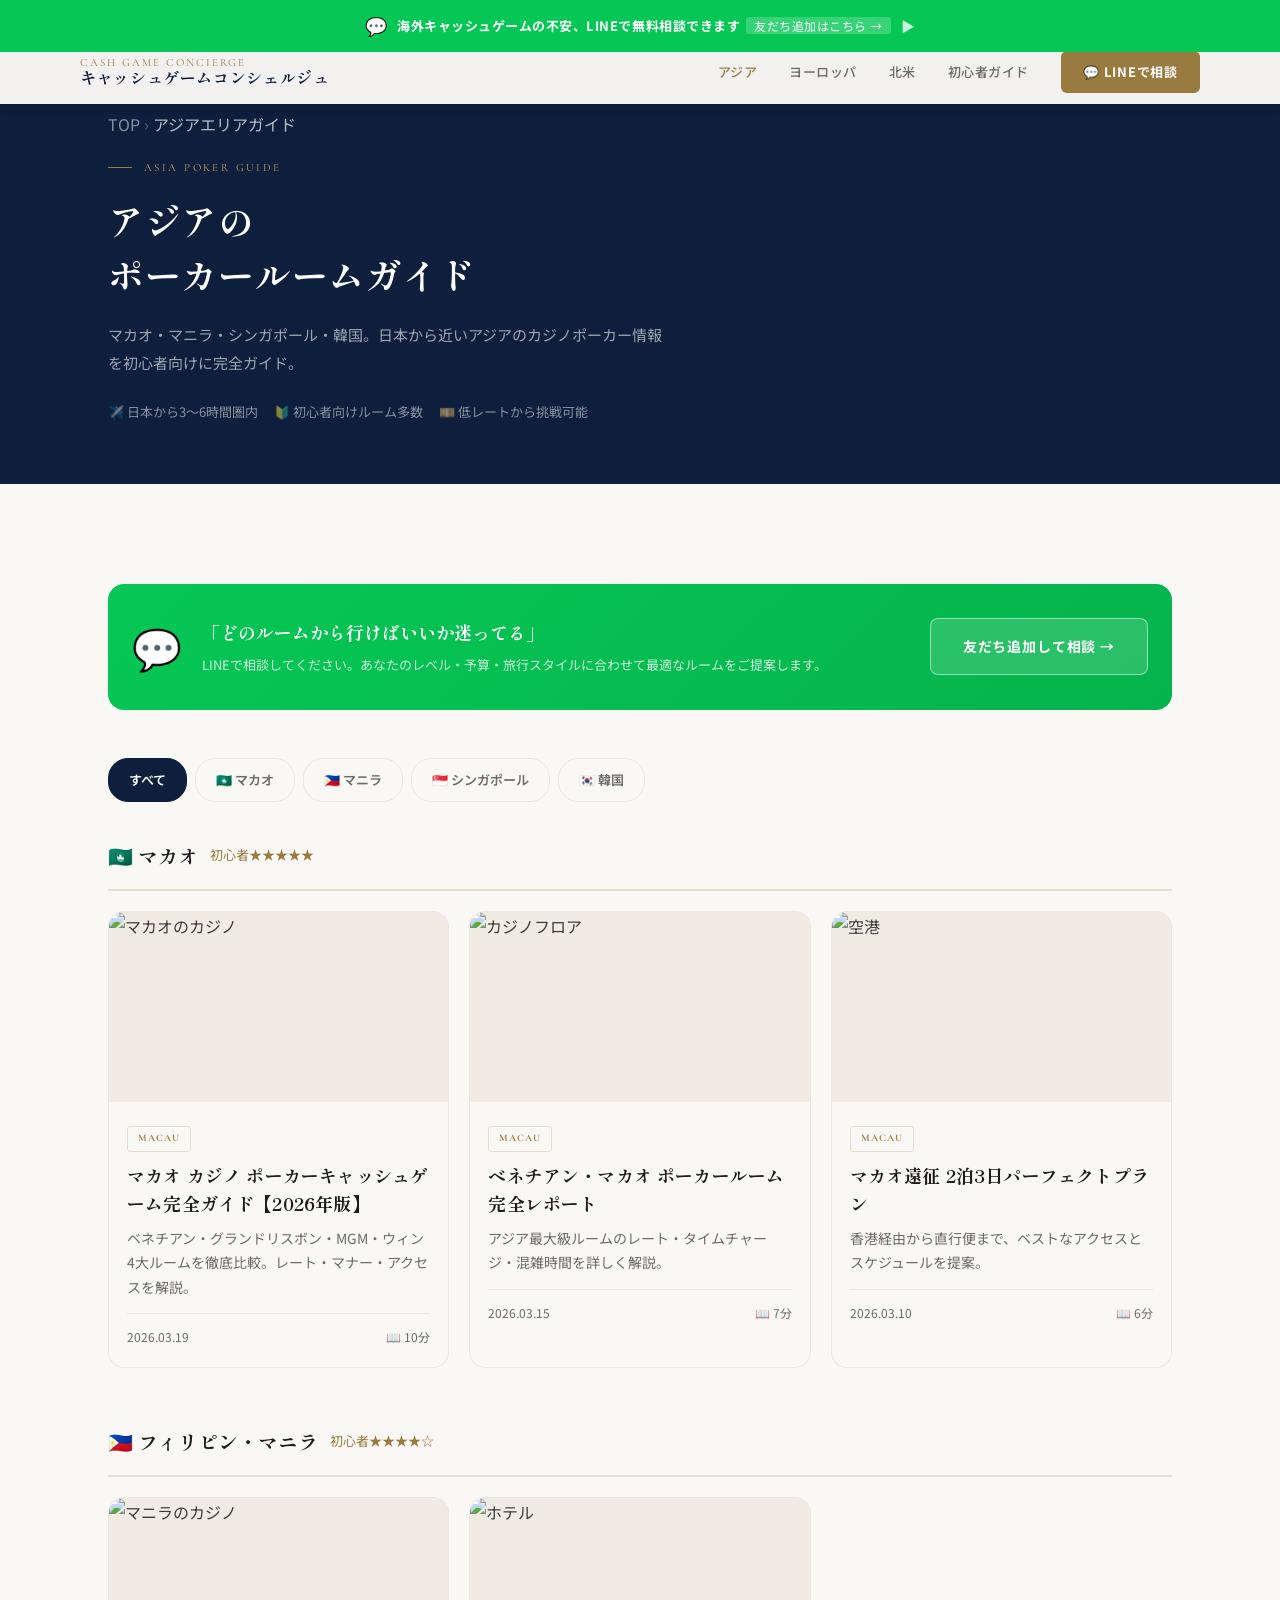
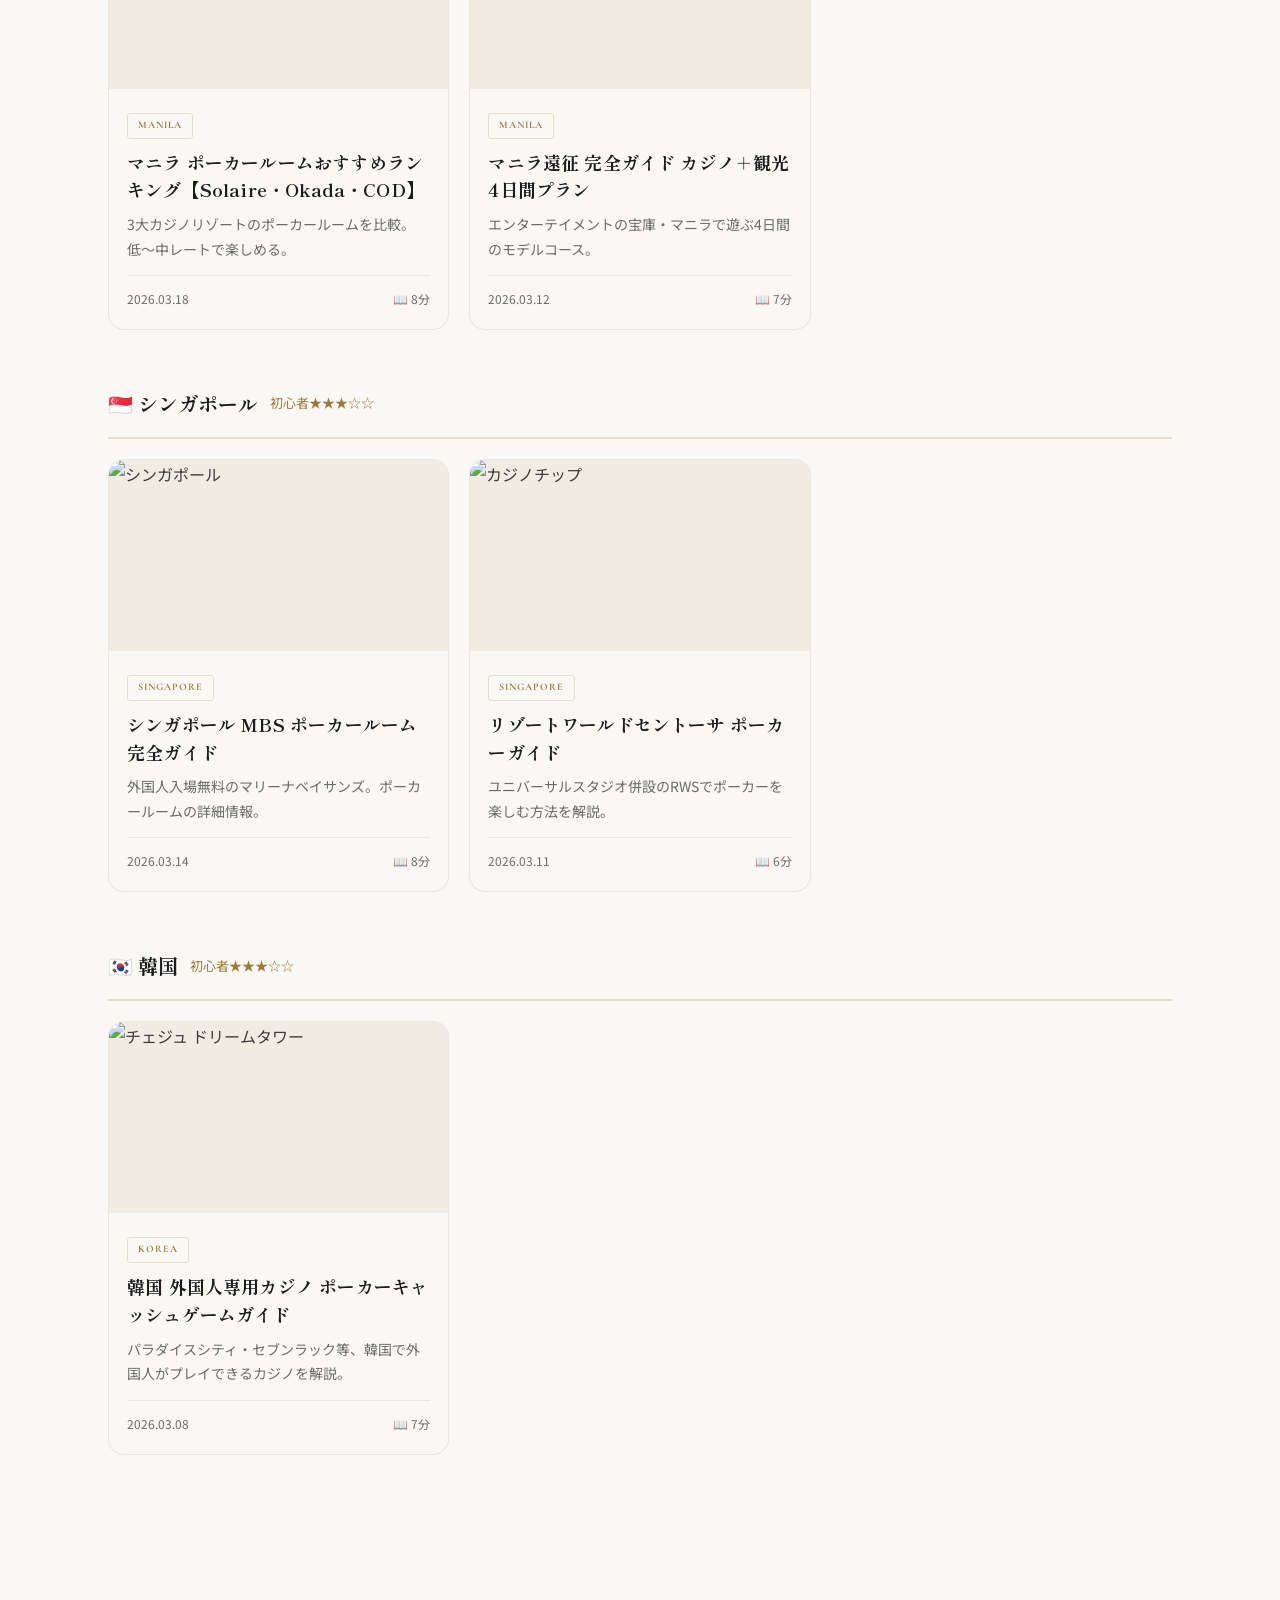
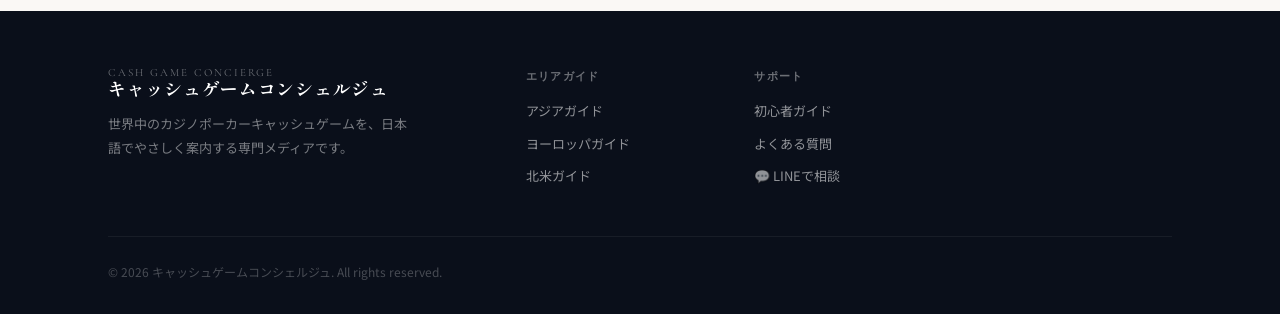
==== commit fe3c089c: "🎰 カジノ写真をリアル写真に更新: Okada Manila外観・Jeju Dream Tower全景" ====
--- a/area/asia.html
+++ b/area/asia.html
@@ -203,7 +203,7 @@
       <div class="country-label reveal">🇰🇷 韓国 <span style="font-size:13px;font-weight:400;color:var(--gold);font-family:var(--sans);">初心者★★★☆☆</span></div>
       <div class="articles-grid">
         <a href="#" class="article-card reveal">
-          <div class="article-card-img"><img data-scene="poker-table" src="" alt="ポーカーテーブル"></div>
+          <div class="article-card-img"><img data-scene="jeju" src="" alt="チェジュ ドリームタワー"></div>
           <div class="article-card-body">
             <span class="article-tag-badge">Korea</span>
             <div class="article-card-title">韓国 外国人専用カジノ ポーカーキャッシュゲームガイド</div>
--- a/css/style.css
+++ b/css/style.css
@@ -66,6 +66,31 @@
 .reveal-delay-5 { transition-delay: 0.5s; }
 
 /* ============================================
+   LOTTIE
+   ============================================ */
+lottie-player { display:block; }
+
+.lottie-scroll {
+  width: 48px; height: 48px;
+  opacity: 0.7;
+}
+.lottie-icon {
+  width: 56px; height: 56px;
+  flex-shrink: 0;
+}
+.lottie-step {
+  width: 64px; height: 64px;
+  flex-shrink: 0;
+  border-radius: 16px;
+  background: var(--cream);
+  padding: 6px;
+  box-shadow: var(--shadow-sm);
+}
+.lottie-hero-badge {
+  width: 36px; height: 36px;
+}
+
+/* ============================================
    LINE ANNOUNCEMENT BAR（最上部固定）
    ============================================ */
 .line-bar {
@@ -300,12 +325,12 @@
 
 .hero-title {
   font-family: var(--serif);
-  font-size: clamp(28px, 6vw, 52px);
-  font-weight: 700;
-  line-height: 1.45;
-  color: #fff;
-  letter-spacing: 0.02em;
-  margin-bottom: 20px;
+  font-size: clamp(34px, 8vw, 72px);
+  font-weight: 700;
+  line-height: 1.3;
+  color: #fff;
+  letter-spacing: 0.01em;
+  margin-bottom: 24px;
 }
 .hero-title em {
   font-style: normal;
@@ -313,11 +338,11 @@
 }
 
 .hero-sub {
-  font-size: 15px;
+  font-size: 18px;
   color: rgba(255,255,255,0.72);
-  line-height: 1.8;
+  line-height: 1.85;
   margin-bottom: 40px;
-  max-width: 480px;
+  max-width: 540px;
   font-weight: 300;
 }
 
@@ -486,19 +511,19 @@
 }
 .section-title {
   font-family: var(--serif);
-  font-size: clamp(22px, 4vw, 36px);
+  font-size: clamp(28px, 5vw, 48px);
   font-weight: 700;
   color: var(--ink);
-  line-height: 1.45;
-  letter-spacing: 0.02em;
+  line-height: 1.35;
+  letter-spacing: 0.01em;
 }
 .section-title span { color: var(--gold); }
 .section-desc {
-  margin-top: 14px;
-  font-size: 15px;
+  margin-top: 16px;
+  font-size: 17px;
   color: var(--text-light);
-  line-height: 1.85;
-  max-width: 580px;
+  line-height: 1.9;
+  max-width: 620px;
 }
 
 /* ============================================
@@ -677,7 +702,7 @@
 .area-card-body { padding: 22px 22px 24px; }
 .area-card-title {
   font-family: var(--serif);
-  font-size: 20px;
+  font-size: 22px;
   font-weight: 700;
   color: var(--ink);
   margin-bottom: 8px;
@@ -894,14 +919,14 @@
 }
 .article-card-title {
   font-family: var(--serif);
-  font-size: 16px;
+  font-size: 18px;
   font-weight: 700;
   color: var(--ink);
   line-height: 1.55;
   margin-bottom: 8px;
   letter-spacing: 0.01em;
 }
-.article-card-desc { font-size: 13px; color: var(--text-light); line-height: 1.7; margin-bottom: 14px; }
+.article-card-desc { font-size: 14px; color: var(--text-light); line-height: 1.75; margin-bottom: 14px; }
 .article-card-foot {
   display: flex;
   justify-content: space-between;
